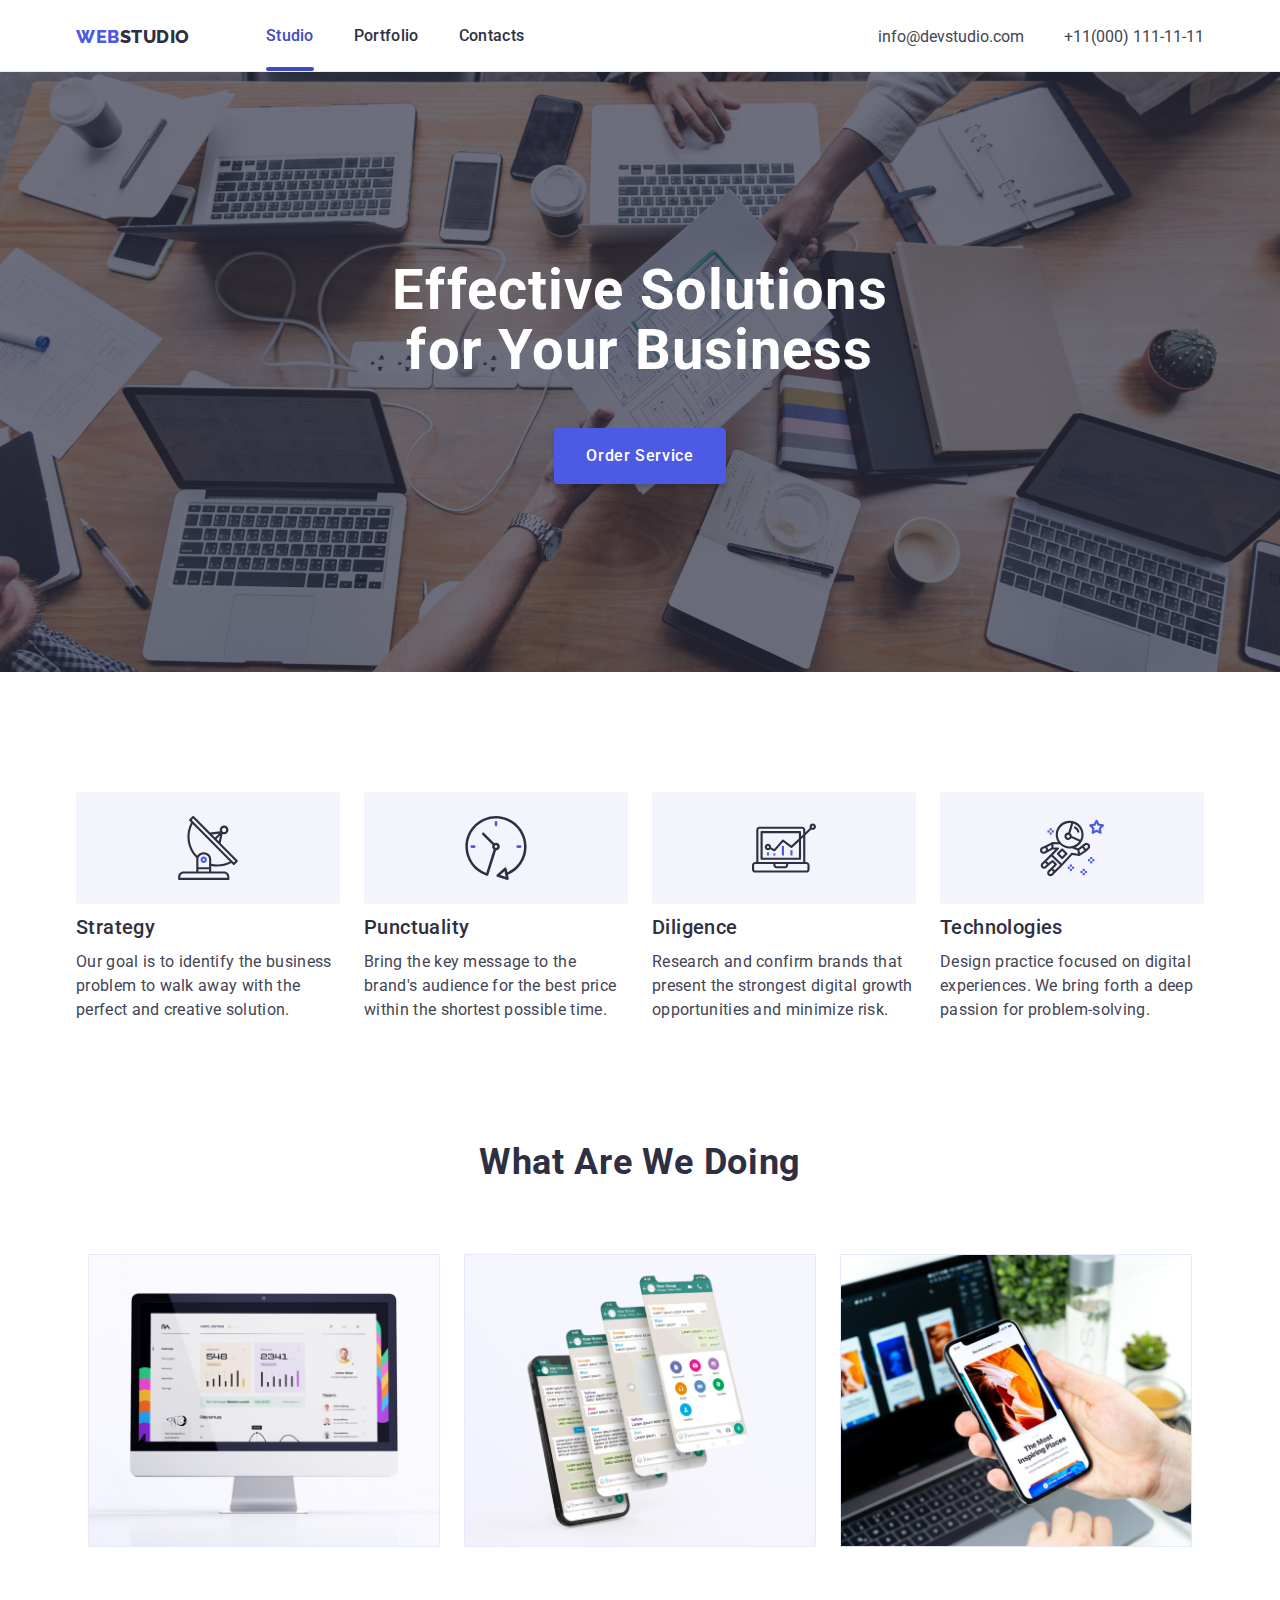
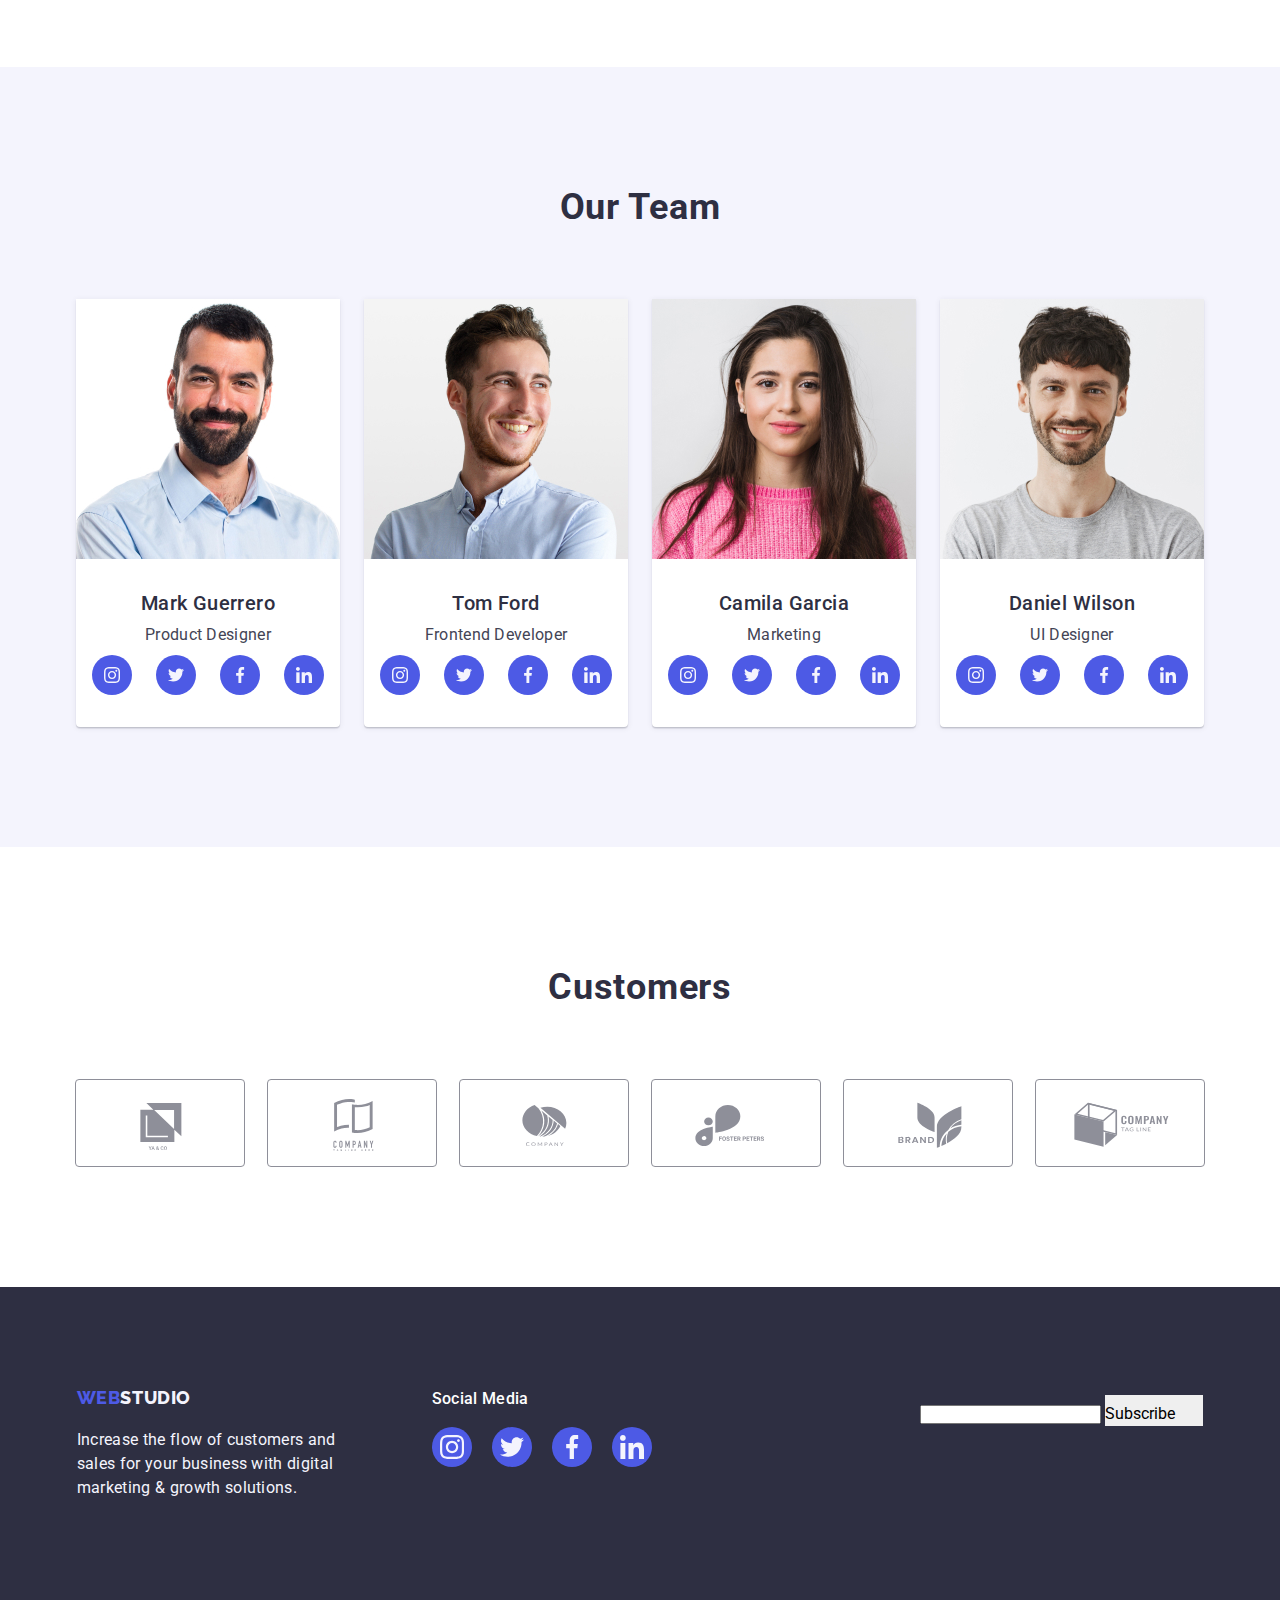
==== index.html @ f142f67c "Now fixing the footer to accommodate different dimension" ====
<!DOCTYPE html>
<html lang="en">

<head>
    <meta charset="UTF-8">
    <meta name="viewport" content="width=device-width, initial-scale=1.0">
    <title>WebStudio Project</title>

    <link rel="stylesheet" href="./css/style.css">
    <link rel="preconnect" href="https://fonts.googleapis.com">
    <link rel="preconnect" href="https://fonts.gstatic.com" crossorigin>
    <link rel="stylesheet"
        href="https://fonts.googleapis.com/css2?family=Raleway:wght@800&family=Roboto:wght@400;500;700;900&display=swap">

</head>

<body>

    <header class="page-header">

        <div class="container header">

            <nav class="header-navigation">

                <a class="header-logo" href="index.html">

                    <span class="page-logo">WEB</span>STUDIO

                </a>

                <ul class="nav-list">
                    <li class="nav-list-item">

                        <a class="nav-list-item-link active" href="index.html">Studio

                        </a>

                    </li>

                    <li class="nav-list-item">
                        <a class="nav-list-item-link" href="portfolio.html">Portfolio

                        </a>

                    </li>

                    <li class="nav-list-item">

                        <a class="nav-list-item-link" href="#">Contacts

                        </a>

                    </li>

                </ul>

            </nav>

            <address class="header-address">

                <ul class="address-list">

                    <li class="address-list-item">

                        <a class="address-list-item-link" href="mailto:info@devstudio.com">
                            info@devstudio.com

                        </a>

                    </li>

                    <li class="address-list-item">

                        <a class="address-list-item-link" href="tel:11-000-111-11-11">
                            +11(000) 111-11-11

                        </a>

                    </li>

                </ul>

            </address>

                <button
                    class="menu-toggle js-open-menu"
                    aria-expanded="false"
                    aria-controls="mobile-menu">

                        <svg class="burger-icon" width="32" height="22">

                            <use href="./images/icons.svg#burger">

                        </svg>

                </button>

            <div class="burger-menu js-menu-container" id="mobile-menu">

                <button 
                    class="menu-toggle menu-burger-close js-close-menu">

                        <svg class="close-burger-menu-icon" width="8" height="8">

                            <use href="./images/icons.svg#x_icon">

                        </svg>

                </button>

                <ul class="burger-nav-list">

                    <li class="burger-nav-list-item">

                        <a class="burger-nav-list-item-link active" href="index.html">Studio
                        </a>

                    </li>
                    
                    <li class="burger-nav-list-item">

                        <a class="burger-nav-list-item-link" href="portfolio.html">Portfolio
                        </a>

                    </li>

                    <li class="burger-nav-list-item">

                        <a class="burger-nav-list-item-link" href="#">Contacts
                        </a>

                    </li>

                </ul>

                <div class="burger-address-area">

                    <address class="burger-address">

                        <ul class="burger-address-list">

                            <li class="burger-address-list-item">

                                <a

                                    href="tel:+110001111111"
                                    class="burger-address-list-item-link bold"
                                    target="_blank"
                                    rel="noopener noreferrer">
                                    +11 (000) 111-11-11
                                
                                </a>

                            </li>

                            <li class="burger-address-list-item">

                                <a
                                
                                href="mailto:info@devstudio.com"
                                class="burger-address-list-item-link"
                                target="_blank"
                                rel="noopener noreferrer">
                                info@devstudio.com

                                </a>

                            </li>
    
                        </ul>

                    </address>

                    <ul class="burger-icons-list">

                        <li class="burger-icons-list-item">

                            <a 
                                class="burger-icons-list-item-link"
                                href="https://www.instagram.com/"
                                target="_blank"
                                rel="noopener noreferrer">

                                <svg class="burger-sm-icons">

                                    <use class="burger-icons" href="./images/icons.svg#ig_burger" />

                                </svg>

                            </a>

                        </li>

                        <li class="burger-icons-list-item">

                            <a 
                                class="burger-icons-list-item-link"
                                href="https://www.twitter.com/"
                                target="_blank"
                                rel="noopener noreferrer">

                                <svg class="burger-sm-icons">

                                    <use class="burger-icons" href="./images/icons.svg#twitter_burger" />

                                </svg>

                            </a>

                        </li>

                        <li class="burger-icons-list-item">

                            <a href="https://www.facebook.com/"                   
                                class="burger-icons-list-item-link">

                                <svg class="burger-sm-icons">

                                    <use class="burger-icons" href="./images/icons.svg#facebook_burger" />

                                </svg>

                            </a>

                        </li>

                        <li class="burger-icons-list-item">

                            <a href="https://www.linkedin.com/"                   
                                class="burger-icons-list-item-link">

                                <svg class="burger-sm-icons">

                                    <use class="burger-icons" href="./images/icons.svg#linkedin_burger" />

                                </svg>

                            </a>

                        </li>

                    </ul>

                </div>

            </div>

    </header>

    <main>

        <section class="hero-section">

            <div class="container hero-section-area">

                <h1 class="hero-title">
                    Effective Solutions
                    <br>for Your Business
                </h1>

                <button class="hero-button" type="button" data-modal-open>
                    Order Service
                </button>

            </div>

        </section>

        <section class="features-section section">

            <div class="container">

                <h2 hidden> Features </h2>

                <ul class="features-list">

                    <li class="features-list-item">

                        <div class="features-icons-area">


                        </div>

                        <svg class="features-icons">

                            <use href="./images/icons.svg#antenna">

                        </svg>

                        <h3 class="features-list-item-title">
                            Strategy
                        </h3>

                        <p class="features-list-item-description">
                            Our goal is to identify the business
                            problem to walk away with the perfect
                            and creative solution.
                        </p>
                    </li>

                    <li class="features-list-item">

                        <svg class="features-icons">

                            <use href="./images/icons.svg#clock">

                        </svg>

                        <h3 class="features-list-item-title">
                            Punctuality
                        </h3>

                        <p class="features-list-item-description">
                            Bring the key message to the brand's
                            audience for the best price within the
                            shortest possible time.
                        </p>
                    </li>

                    <li class="features-list-item">

                        <svg class="features-icons">

                            <use href="./images/icons.svg#diagram">

                        </svg>

                        <h3 class="features-list-item-title">
                            Diligence
                        </h3>

                        <p class="features-list-item-description">
                            Research and confirm brands that present
                            the strongest digital growth opportunities
                            and minimize risk.
                        </p>
                    </li>

                    <li class="features-list-item">

                        <svg class="features-icons">

                            <use href="./images/icons.svg#astronaut">

                        </svg>

                        <h3 class="features-list-item-title">
                            Technologies
                        </h3>

                        <p class="features-list-item-description">
                            Design practice focused on digital
                            experiences. We bring forth a deep
                            passion for problem-solving.
                        </p>
                    </li>

                </ul>

            </div>

        </section>

        <section class="services-section section">

            <div class="container">

                <h2 class="title">
                    What Are We Doing
                </h2>

                <ul class="service-list">
                    <li class="services-list-item">
                        <img src="images/DESKx1-services1.jpg" alt="imac" width="360" height="300">

                    </li>

                    <li class="services-list-item">
                        <img src="images/DESKx1-services2.jpg" alt="screen" width="360" height="300">

                    </li>

                    <li class="services-list-item">
                        <img src="images/DESKx1-services3.jpg" alt="iphone" width="360" height="300">

                    </li>
                </ul>

            </div>

        </section>

        <section class="team-section section">

            <div class="container">

                <h2 class="title">
                    Our Team
                </h2>

                <ul class="team-list">

                    <li class="team-list-item">

                        <img srcset="./images/markguererrox1.jpg 1x, ./images/markguererrox2.jpg 2x"
                                src="./images/markguererrox1.jpg" 
                                alt="mark" 
                                width="264" 
                                height="260">

                        <div class="cards">

                            <h3 class="cards-title">
                                Mark Guerrero
                            </h3>

                            <p class="cards-description">Product Designer</p>

                            <ul class="icons-list">

                                <li class="team-icons">

                                    <a href="https://www.instagram.com/" class="social-size">

                                        <svg class="social-media">

                                            <use href="./images/icons.svg#ig_stroke" />

                                        </svg>

                                    </a>

                                </li>

                                <li class="team-icons">

                                    <a href="https://twitter.com/" class="social-size">

                                        <svg class="social-media">

                                            <use href="./images/icons.svg#twitter_stroke" />

                                        </svg>

                                    </a>

                                </li>

                                <li class="team-icons">

                                    <a href="https://www.facebook.com/" class="social-size">

                                        <svg class="social-media">

                                            <use href="./images/icons.svg#facebook_stroke" />

                                        </svg>

                                    </a>

                                </li>

                                <li class="team-icons">

                                    <a href="https://www.linkedin.com/" class="social-size">

                                        <svg class="social-media">

                                            <use href="./images/icons.svg#linkedin_stroke" />

                                        </svg>

                                    </a>

                                </li>

                            </ul>

                        </div>

                    </li>

                    <li class="team-list-item">

                        <img srcset="./images/tomfordx1.jpg 1x, ./images/tomfordx2.jpg 2x"
                                src="./images/tomfordx1.jpg" 
                                alt="tom" 
                                width="264" 
                                height="260">

                        <div class="cards">

                            <h3 class="cards-title">
                                Tom Ford
                            </h3>

                            <p class="cards-description">Frontend Developer</p>

                            <ul class="icons-list">

                                <li class="team-icons">

                                    <a href="https://www.instagram.com/" class="social-size">

                                        <svg class="social-media">

                                            <use href="./images/icons.svg#ig_stroke" />

                                        </svg>

                                    </a>

                                </li>

                                <li class="team-icons">

                                    <a href="https://twitter.com/" class="social-size">

                                        <svg class="social-media">

                                            <use href="./images/icons.svg#twitter_stroke" />

                                        </svg>

                                    </a>

                                </li>

                                <li class="team-icons">

                                    <a href="https://www.facebook.com/" class="social-size">

                                        <svg class="social-media">

                                            <use href="./images/icons.svg#facebook_stroke" />

                                        </svg>

                                    </a>

                                </li>

                                <li class="team-icons">

                                    <a href="https://www.linkedin.com/" class="social-size">

                                        <svg class="social-media">

                                            <use href="./images/icons.svg#linkedin_stroke" />

                                        </svg>

                                    </a>

                                </li>

                            </ul>

                        </div>

                    </li>

                    <li class="team-list-item">

                        <img srcset="./images/camilagarciax1.jpg 1x, ./images/camilagarciax2.jpg 2x"
                                src="./images/camilagarciax1.jpg" 
                                alt="camila" 
                                width="264" 
                                height="260">

                        <div class="cards">

                            <h3 class="cards-title">
                                Camila Garcia
                            </h3>

                            <p class="cards-description">Marketing</p>

                            <ul class="icons-list">

                                <li class="team-icons">

                                    <a href="https://www.instagram.com/" class="social-size">

                                        <svg class="social-media">

                                            <use href="./images/icons.svg#ig_stroke" />

                                        </svg>

                                    </a>

                                </li>

                                <li class="team-icons">

                                    <a href="https://twitter.com/" class="social-size">

                                        <svg class="social-media">

                                            <use href="./images/icons.svg#twitter_stroke" />

                                        </svg>

                                    </a>

                                </li>

                                <li class="team-icons">

                                    <a href="https://www.facebook.com/" class="social-size">

                                        <svg class="social-media">

                                            <use href="./images/icons.svg#facebook_stroke" />

                                        </svg>

                                    </a>

                                </li>

                                <li class="team-icons">

                                    <a href="https://www.linkedin.com/" class="social-size">

                                        <svg class="social-media">

                                            <use href="./images/icons.svg#linkedin_stroke" />

                                        </svg>

                                    </a>

                                </li>

                            </ul>

                        </div>

                    </li>

                    <li class="team-list-item">

                        <img srcset="./images/danielwilsonx1.jpg 1x, ./images/danielwilsonx2.jpg 2x"
                                src="./images/danielwilsonx1.jpg" 
                                alt="daniel" 
                                width="264" 
                                height="260">

                        <div class="cards">

                            <h3 class="cards-title">
                                Daniel Wilson
                            </h3>

                            <p class="cards-description">UI Designer</p>

                            <ul class="icons-list">

                                <li class="team-icons">

                                    <a href="https://www.instagram.com/" class="social-size">

                                        <svg class="social-media">

                                            <use href="./images/icons.svg#ig_stroke" />

                                        </svg>

                                    </a>

                                </li>

                                <li class="team-icons">

                                    <a href="https://twitter.com/" class="social-size">

                                        <svg class="social-media">

                                            <use href="./images/icons.svg#twitter_stroke" />

                                        </svg>

                                    </a>

                                </li>

                                <li class="team-icons">

                                    <a href="https://www.facebook.com/" class="social-size">

                                        <svg class="social-media">

                                            <use href="./images/icons.svg#facebook_stroke" />

                                        </svg>

                                    </a>

                                </li>

                                <li class="team-icons">

                                    <a href="https://www.linkedin.com/" class="social-size">

                                        <svg class="social-media">

                                            <use href="./images/icons.svg#linkedin_stroke" />

                                        </svg>

                                    </a>

                                </li>

                            </ul>

                        </div>

                    </li>
                </ul>

            </div>

        </section>

        <section class="customers-section section">

            <div class="container">

                <h2 class="title">
                    Customers
                </h2>

                <ul class="customers-list">

                    <li class="customers-list-item">

                        <a href="#" class="customers-list-item-link">

                            <svg class="customers-icons">

                                <use href="./images/icons.svg#c_one" />
    
                            </svg>

                        </a>

                    </li>

                    <li class="customers-list-item">

                        <a href="#" class="customers-list-item-link">

                            <svg class="customers-icons">

                                <use href="./images/icons.svg#c_two" />
    
                            </svg>
                            
                        </a>

                    </li>

                    <li class="customers-list-item">

                        <a href="#" class="customers-list-item-link">

                            <svg class="customers-icons">

                                <use href="./images/icons.svg#c_three" />
    
                            </svg>

                        </a>

                    </li>

                    <li class="customers-list-item">

                        <a href="#" class="customers-list-item-link">

                            <svg class="customers-icons">

                                <use href="./images/icons.svg#c_four" />
    
                            </svg>

                        </a>

                    </li>

                    <li class="customers-list-item">

                        <a href="#" class="customers-list-item-link">

                            <svg class="customers-icons">

                                <use href="./images/icons.svg#c_five" />
    
                            </svg>

                        </a>

                    </li>

                    <li class="customers-list-item">

                        <a href="#" class="customers-list-item-link">

                            <svg class="customers-icons">

                                <use href="./images/icons.svg#c_six" />
    
                            </svg>

                        </a>

                    </li>

                </ul>

            </div>

        </section>

    </main>

    <div class="modal-backdrop is-hidden" data-modal>

        <div class="modal-popup">

            <button class="close-popup" type="button" data-modal-close>

                <svg class="close-popup-icon">

                    <use href="./images/icons.svg#x_icon" />

                </svg>

            </button>

            <p class="popup-title">
                Leave your contacts and we will call you back
            </p>

            <form name="popup-form">

                <label class="popup-form-section">

                    <span class="section-label">Name</span>

                    <input class="section-field" type="text" name="full-name" placeholder="Full Name" required />

                    <svg class="popup-form-icons">

                        <use href="./images/icons.svg#person" />

                    </svg>

                </label>

                <label class="popup-form-section">

                    <span class="section-label">Phone</span>

                    <input class="section-field" type="tel" name="full-number" placeholder="###-###-####" required />

                    <svg class="popup-form-icons">

                        <use href="./images/icons.svg#telephone" />

                    </svg>

                </label>

                <label class="popup-form-section">

                    <span class="section-label">Email</span>

                    <input class="section-field" type="email" name="full-email" placeholder="user@email.com" required />

                    <svg class="popup-form-icons">

                        <use href="./images/icons.svg#envelope" />

                    </svg>

                </label>

                <label class="popup-form-section">

                    <span class="section-label">Comments</span>

                    <textarea class="textarea-field" name="full-comments" placeholder="Text input" rows="8" required>
                    </textarea>

                </label>

                <label class="popup-agreement-section">

                    <input class="agreement-box hidden-box" type="checkbox" name="full-terms" checked required />

                    <svg class="agreement-icon">

                        <use href="./images/icons.svg#check-icon" />

                    </svg>

                    <span class="accept-terms">I accept the terms and conditions of the

                        <a class="privacy-policy" href="">Privacy Policy</a>

                    </span>

                </label>

                <button class="send-form" type="submit">Send</button>

            </form>

        </div>

    </div>

    <footer class="footer-section">

        <div class="footer-section-area contaier">

            <div class="footer-logo-area">

                <a class="footer-logo" href="index.html">

                    <span class="page-logo">WEB</span>STUDIO

                </a>

                <p class="footer-logo-description">

                    Increase the flow of customers and<br>sales for your business with digital<br>marketing & growth
                    solutions.

                </p>

            </div>

            <div class="footer-social-area">

                <p class="footer-title">Social Media</p>

                <ul class="footer-icons-list">

                    <li class="burger-icons-list-item">

                        <a 
                            class="burger-icons-list-item-link"
                            href="https://www.instagram.com/"
                            target="_blank"
                            rel="noopener noreferrer">

                            <svg class="burger-sm-icons">

                                <use class="burger-icons" href="./images/icons.svg#ig_burger" />

                            </svg>

                        </a>

                    </li>

                    <li class="burger-icons-list-item">

                        <a 
                            class="burger-icons-list-item-link"
                            href="https://www.twitter.com/"
                            target="_blank"
                            rel="noopener noreferrer">

                            <svg class="burger-sm-icons">

                                <use class="burger-icons" href="./images/icons.svg#twitter_burger" />

                            </svg>

                        </a>

                    </li>

                    <li class="burger-icons-list-item">

                        <a href="https://www.facebook.com/"                   
                            class="burger-icons-list-item-link">

                            <svg class="burger-sm-icons">

                                <use class="burger-icons" href="./images/icons.svg#facebook_burger" />

                            </svg>

                        </a>

                    </li>

                    <li class="burger-icons-list-item">

                        <a href="https://www.linkedin.com/"                   
                            class="burger-icons-list-item-link">

                            <svg class="burger-sm-icons">

                                <use class="burger-icons" href="./images/icons.svg#linkedin_burger" />

                            </svg>

                        </a>

                    </li>

                </ul>

            </div>

            <div class="newsletter-area">

               <form 
                    class="newsletter-form"
                    name="subscribe-form"
                    autocomplete="on">

                    <label class="newsletter-label">

                        <span class="newsletter-title title">
                            Subscribe</span>

                            <input>

                    </label>

                    <button 
                            class="footer-subscription-button" 
                            type="submit">
                        Subscribe

                        <svg class="footer-subscription-icon" width="24" height="24">
                          <use href="./images/icons.svg#subscription"></use>
                        </svg>
                      </button>

               </form>

            </div>

        </div>

    </footer>

    <script src="modal.js"></script>
    <script src="mobile-menu.js"></script>
    <script src="test.phone-number.js"></script>

</body>

</html>
---- css/style.css ----
* {

        margin: 0;
        padding: 0;
        box-sizing: border-box;
}

:root {

        --iris: #4D5AE5;
        --ocean: #404BBF;
        --navy-blue: #2E2F42;
        --green: #31D0AA;
        --slate: #434455;
        --light-slate: #8E8F99;
        --cornflower: #E7E9FC;
        --cloud: #F4F4FD;
        --navy-blue-modal: rgba(46, 47, 66, 0.40);
        --grey: #2E2F42;
        --white: #FFF;
        --dairy: #FCFCFC;

}

p, h1, h2, h3, h4, h5, h6 {

        margin: 0;

}

ul {

        margin: 0;
        padding: 0;
}

body {

        background-color: var(--white);
        color: var(--navy-blue);
        font-family: 'Roboto', 'sans-serif';
        font-size: 16px;
        font-weight: 400;

}

li {

        list-style: none;

}

a {

        text-decoration: none;
        color: inherit;

}

address {

        font-style: inherit;

}

button {

        font-family: inherit;
        font-size: 16px;
        border: unset;
        outline: none;
        cursor: pointer;
        line-height: 1.5;
}

img {

        display: block;
        width: 100%;
        max-width: 100%;
        height: auto;

}

.container {

        max-width: 428px;
        margin: 0 auto;
        padding: 0 15px;
      
                @media screen and (min-width: 768px) {
                max-width: 768px;

                }
        
                @media screen and (min-width: 1158px) {
                max-width: 1158px;

                }

      }

.section {

        padding: 96px 0;
      
                @media screen and (min-width: 768px) {
                padding: 96px 0;

                }
        
                @media screen and (min-width: 1158px) {
                padding: 120px 0;

                }
}


/* ↑↑↑--FIXED--STYLES↑↑↑ */

.page-header {
        
        max-height: 72px;
        border-bottom: 1px solid var(--cornflower);
        background: var(--white);
        box-shadow: 0px 1px 6px 0px rgba(46, 47, 66, 0.08), 0px 1px 1px 0px rgba(46, 47, 66, 0.16), 0px 2px 1px 0px rgba(46, 47, 66, 0.08);
    
}


.header {

        display: flex;
        align-items: center;
        justify-content: space-between;

}

.header-navigation {

        display: flex;
        align-items: center;
        justify-content: space-between;
        padding: 24px 0;

}

.page-logo {

        color: var(--iris);
    
}

.header-logo {

        color: var(--navy-blue);
        font-family: 'Raleway', 'sans-serif';
        font-size: 18px;
        font-weight: 800;
        line-height: 1.16667;
        letter-spacing: 0.54px;
        text-transform: uppercase;

}

.nav-list {

        display: none;
      
                @media screen and (min-width: 768px) {

                display: flex;
                font-weight: 500;
                font-size: 16px;
                line-height: 24px;
                letter-spacing: 0.02em;
                gap: 40px;
                margin-left: 120px;

                }
        
                @media screen and (min-width: 1158px) {

                display: flex;
                font-weight: 500;
                font-size: 16px;
                line-height: 24px;
                letter-spacing: 0.02em;
                gap: 40px;
                margin-left: 76px;

                }

}

.nav-list-item:hover .nav-list-item-link::after {

        width: 100%;
    
}

.nav-list-item-link {

        color: var(--navy-blue);
        position: relative;
        padding: 24px 0;
        transition: color 250ms cubic-bezier(0.4, 0, 0.2, 1);
    
}

.nav-list-item-link::after {

        content: '';
        position: absolute;
        left: 0;
        bottom: -2px;
    
        width: 0;
        height: 4px;
    
        border-radius: 2px;
        background-color: var(--ocean);
    
        transition: width 250ms cubic-bezier(0.4, 0, 0.2, 1);
        
}

.nav-list-item,
.nav-list-item-link.active {

        color: var(--ocean);
    
}

.nav-list-item-link.active::after {

        width: 100%;
    
}

.address-list {

        display: none;
      
                @media screen and (min-width: 768px) {
                display: flex;
                flex-direction: column;
                gap: 12px;

                }
        
                @media screen and (min-width: 1158px) {
                display: flex;
                flex-direction: row;
                gap: 40px;

                }

}

.address-list-item {

        color: var(--slate);

}

.address-list-item-link {

        padding: 24px 0;
        transition: color 250ms cubic-bezier(0.4, 0, 0.2, 1);

}

.nav-list-item .nav-list-item-link:hover,
.nav-list-item .nav-list-item-link:focus,
.address-list-item .address-list-item-link:hover,
.address-list-item .address-list-item-link:focus {

    color: var(--ocean);

}

.burger-icon,
.closer-burger-menu-icon {

        fill: currentColor;

}

.menu-toggle {

        color: var(--navy-blue);
        background-color: transparent;
        display: flex;
        align-items: center;
        justify-content: center;
        margin-left: auto;
        padding: 0;
        border: none;
        border-radius: 50%;
        outline: none;
        cursor: pointer;
      
                @media screen and (min-width: 768px) {
                display: none;

                }

}

.burger-menu {

        background-color: var(--white);
        display: flex;
        flex-direction: column;
        justify-content: space-between;
        position: fixed;
        top: 0;
        left: 0;
        width: 100vw;
        height: 100vh;
        padding: 48px 40px;
        z-index: 200;
      
        transform: translateX(100%);
        transition: transform 250ms cubic-bezier(0.4, 0, 0.2, 1);

}
      
.burger-menu.is-open {

        transform: translateX(0);
}

.menu-burger-close {

        color: var(--navy-blue);
        background-color: var(--cornflower);
        border: 1px solid rgba(0, 0, 0, 0.10);
        border-radius: 50px;
        position: absolute;
        top: 24px;
        right: 24px;
        padding: 0;
        width: 30px;
        height: 30px;
        border: 1px solid rgba(0, 0, 0, 0.1);
        border-radius: 15px;
        cursor: pointer;
      
        transition: background-color 250ms cubic-bezier(0.4, 0, 0.2, 1),
          color 250ms cubic-bezier(0.4, 0, 0.2, 1);

}

.burger-nav-list {

        display: flex;
        flex-direction: column;
        gap: 40px;

}

.burger-nav-list-item {

        color: var(--navy-blue);
        font-size: 36px;
        font-weight: 700;
        line-height: 40px;
        letter-spacing: 0.72px;
        transition: color 250ms cubic-bezier(0.4, 0, 0.2, 1);

}

.burger-nav-list-item:hover,
.burger-nav-list-item:focus,
.burger-address-list-item:hover,
.burger-address-list-item:focus {

        color: var(--ocean);

}

.burger-address-area {

        display: flex;
        flex-direction: column;
        gap: 48px;

}

.burger-address {

        color: var(--slate);
        font-size: 20px;
        font-style: normal;
        font-weight: 500;
        line-height: 24px;
        letter-spacing: 0.4px;

}

.burger-address-list {

        display: flex;
        flex-direction: column;
        gap: 40px;

}

.burger-address-list-item {

        color: var(--navy-blue);
        font-weight: 500;
        line-height: 1.20;
        letter-spacing: 0.72px;
        transition: color 250ms cubic-bezier(0.4, 0, 0.2, 1);

}

.bold {

        color: var(--iris);
        font-size: 30px;
        font-weight: 700;
        line-height: 40px;
        letter-spacing: 0.72px;

}

.burger-icons-list-item-link {

        width: 24px;
        height: 24px;

}

.burger-sm-icons {

        width: 24px;
        height: 24px;

}

.burger-icons-list {

        display: flex;
        justify-content: space-between;

}

.burger-icons-list-item {

        background-color: var(--iris);
        display: flex;
        justify-content: center;
        align-items: center;
        width: 40px;
        height: 40px;
        border-radius: 50%;
        transition: background-color 250ms cubic-bezier(0.4, 0, 0.2, 1);

}

.title {

        text-align: center;
        font-size: 36px;
        font-weight: 700;
        line-height: 1.11111;
        letter-spacing: 0.72px;
        text-transform: capitalize;
        margin-bottom: 72px;
    
}


.hero-section {

        background-color: var(--navy-blue);
        padding: 112px 0;
        background-image: url(../images/hero-navy-bg.png),
                url(../images/MOBx1-hero-bg.jpg),
                linear-gradient(rgba(46, 47, 66, 0.7), rgba(46, 47, 66, 0.7));
        background-repeat: no-repeat, no-repeat;
        background-position: center, center;
        background-size: cover, cover;
      
                @media screen and (min-width: 768px) {
                background-image: unset;

                }
        
                @media (min-device-pixel-ratio: 2),
                (min-resolution: 192dpi),
                (min-resolution: 2dppx) {
                background-image: url(../images/hero-navy-bg.png),
                        url(../images/MOBx2-hero-bg.jpg), 
                linear-gradient(rgba(46, 47, 66, 0.7), rgba(46, 47, 66, 0.7));

                }
        
                @media screen and (min-width: 768px) {
                padding: 112px 0;
                background-image: url(../images/hero-navy-bg.png),
                        url(../images/TABx1-hero-bg.jpg),
                linear-gradient(rgba(46, 47, 66, 0.7), rgba(46, 47, 66, 0.7));
        
                @media (min-device-pixel-ratio: 2),
                (min-resolution: 192dpi),
                (min-resolution: 2dppx) {
                background-image: url(../images/hero-navy-bg.png),
                        url(../images/TABx2-hero-bg.jpg), 
                linear-gradient(rgba(46, 47, 66, 0.7), rgba(46, 47, 66, 0.7));
                }
                }
        
                @media screen and (min-width: 1158px) {
                padding: 188px 0;
                background-image: url(../images/hero-navy-bg.png),
                        url(../images/DESKx1-hero-bg.jpg), 
                linear-gradient(rgba(46, 47, 66, 0.7), rgba(46, 47, 66, 0.7));
                background-size: 1440px, 1440px;
        
                @media (min-device-pixel-ratio: 2),
                (min-resolution: 192dpi),
                (min-resolution: 2dppx) {
                background-image: url(../images/hero-navy-bg.png),
                        url(../images/DESKx2-hero-bg.jpg), 
                linear-gradient(rgba(46, 47, 66, 0.7), rgba(46, 47, 66, 0.7));

          }

        }

      }

.hero-section-area {

        text-align: center;

}

.hero-title {

        display: flex;
        flex-direction: column;
        color: var(--white);
        flex-shrink: 0;
        font-weight: 700;
        font-size: 36px;
        line-height: 1.11;
        letter-spacing: 0.72px;
        margin-bottom: 48px;

                @media screen and (min-width: 768px) {
                font-size: 56px;
                line-height: 1.07143;
                letter-spacing: 1.12px;

                }

                @media screen and (min-width: 1158px) {
                font-size: 56px;
                line-height: 1.07143;
                letter-spacing: 1.12px;

  }

}

.hero-button {

        display: block;
        background-color: var(--iris);
        color: var(--white);
        border: none;
        border-radius: 4px;
        box-shadow: 0px 4px 4px 0px rgba(0, 0, 0, 0.15);
        padding: 16px 32px;
        font-weight: 500;
        line-height: 1.5;
        letter-spacing: 0.64px;
        margin: 0 auto;
        cursor: pointer;
        transition: background-color 250ms cubic-bezier(0.4, 0, 0.2, 1);
    
    }

.hero-button:hover,
.hero-button:focus {
    
        background-color: var(--ocean);

    }

.features-icons {

        display: none;

                @media screen and (min-width: 768px) {
                display: none;

                }

                @media screen and (min-width: 1158px) {

                background-color: var(--cloud);
                display: flex;
                width: 264px;
                height: 112px;
                padding: 24px 100px;
                margin-bottom: 8px;
                border-radius: 4px;
                align-items: center;

                }

}
    
.features-list,
.service-list {

      display: flex;
      flex-direction: column;
      gap: 72px;
    
                @media screen and (min-width: 768px) {
                        display: flex;
                        flex-direction: row;
                        flex-wrap: wrap;
                        align-items: center;
                        justify-content: center;
                        column-gap: 24px;
                        row-gap: 72px;
                }
                
                @media screen and (min-width: 1158px) {
                        display: flex;
                        flex-direction: row;
                        flex-wrap: nowrap;
                        align-items: center;
                        justify-content: center;
                        column-gap: 24px;
                        row-gap: 0;
                }

    }

.features-list-item {

        width: 100%;

                @media screen and (min-width: 768px) {
                width: calc((100% - 24px) / 2);
                }
        
                @media screen and (min-width: 1158px) {
                width: calc((100% - 72px) / 4);
                
                }

}

.features-list-item-title {

        text-align: center;
        font-weight: 700;
        font-size: 36px;
        line-height: 1.11;
        letter-spacing: 0.72px;
        margin-bottom: 8px;
      
                @media screen and (min-width: 768px) {
                text-align: left;
                font-weight: 700;
                font-size: 36px;
                line-height: 1.11;
                letter-spacing: 0.72px;
                }
        
                @media screen and (min-width: 1158px) {
                text-align: left;
                font-weight: 500;
                font-size: 20px;
                line-height: 1.5;
                letter-spacing: 0.4px;
        }

}

.features-list-item-description {
        
        font-weight: 500;
        line-height: 1.5;
        letter-spacing: 0.32px;
        color: var(--slate);
      
                @media screen and (min-width: 768px) {
                font-weight: 500;
                line-height: 1.5;
                letter-spacing: 0.32px;
                
                }
        
                @media screen and (min-width: 1158px) {
                font-weight: 400;
                line-height: 1.5;
                letter-spacing: 0.32px;

                }

}

.services-section {

        padding-top: 0;

}

.service-list > .services-list-item,
.services-section {

        display: none;

                @media screen and (min-width: 768px) {
                display: none;
                
                }

                @media screen and (min-width: 1158px) {
                display: block;

                }

}

.services-list-item {

                @media screen and (min-width: 1158px) {
                        width: calc((100% - 72px) / 3);
                        
                }

}

.team-section {

        background-color: var(--cloud);
}

.team-list {

        display: flex;
        flex-direction: column;
        gap: 72px;
      
                @media screen and (min-width: 768px) {
                display: flex;
                flex-direction: row;
                flex-wrap: wrap;
                align-items: center;
                justify-content: center;
                column-gap: 24px;
                row-gap: 64px;
                
                }
        
                @media screen and (min-width: 1158px) {
                display: flex;
                flex-direction: row;
                flex-wrap: nowrap;
                align-items: center;
                justify-content: center;
                column-gap: 24px;
                row-gap: 0;

                }

}

.team-list-item {

        border-radius: 0px 0px 4px 4px;
        background: var(--white);
        box-shadow: 0px 2px 1px 0px rgba(46, 47, 66, 0.08),
          0px 1px 1px 0px rgba(46, 47, 66, 0.16),
          0px 1px 6px 0px rgba(46, 47, 66, 0.08);
        display: flex;
        flex-direction: column;
        justify-content: center;
        align-items: center;
        width: 264px;
        margin: 0 auto;
      
                @media screen and (min-width: 768px) {
                width: calc((100% - 24px) / 2);

                }
        
                @media screen and (min-width: 1158px) {
                width: calc((100% - 72px) / 4);
                
                }

}

.cards {

        width: 232px;
        display: flex;
        flex-direction: column;
        justify-content: center;
        align-items: center;
        gap: 8px;
        padding: 32px 0;

}

.cards-title {

        text-align: center;
        font-weight: 500;
        font-size: 20px;
        line-height: 24px;
        letter-spacing: 0.02em;

}

.cards-description {

        color: var(--slate);
        text-align: center;
        font-size: 16px;
        line-height: 24px;
        letter-spacing: 0.02em;
        
}

.icons-list {

        display: flex;
        justify-content: center;
        gap: 24px;

}

.team-icons,
.footer-sm-icons {

    display: flex;
    justify-content: center;
    align-items: center;
    background-color: var(--iris);
    width: 40px;
    height: 40px;
    border-radius: 50%;
    transition: background-color 250ms cubic-bezier(0.4, 0, 0.2, 1);

}

.team-icons:hover,
.team-icons:focus {

    background-color: var(--ocean);

}

.social-size,
.social-media {

    width: 16px;
    height: 16px;

}

.customers-icons {

        fill: currentColor;
        width: 168px;
        height: 88px;
        padding: 16px 32px;
        transition: fill 250ms cubic-bezier(0.4, 0, 0.2, 1);
    
}

.customers-list {

        display: flex;
        flex-wrap: wrap;
        justify-content: center;
        column-gap: 16px;
        row-gap: 72px;
      
                @media screen and (min-width: 768px) {
                display: flex;
                flex-wrap: wrap;
                justify-content: center;
                column-gap: 24px;
                row-gap: 72px;
                
                }
        
                @media screen and (min-width: 1158px) {
                display: flex;
                flex-wrap: nowrap;
                justify-content: center;
                column-gap: 24px;
                row-gap: 0;

                }

}

.customers-list-item {

        display: flex;
        justify-content: center;
        align-items: center;
        width: 168px;
        height: 88px;

}

.customers-list-item-link {

        border: 1px solid var(--light-slate);
        border-radius: 4px;
        color: var(--light-slate);
        height: 88px;
        transition: color 250ms cubic-bezier(0.4, 0, 0.2, 1),
        border-color 250ms cubic-bezier(0.4, 0, 0.2, 1);

}

.customers-list-item:hover,
.customers-list-item-focus {

    color: var(--ocean);
    border-color: var(--ocean);

}

.customers-list-item-link:hover {

        color: var(--ocean);
        border-color: var(--ocean);

}

.modal-backdrop {

        position: fixed;
        top: 0;
        left: 0;
        width: 100%;
        height: 100%;
        background-color: rgba(0, 0, 0, 0.2);
        opacity: 1;
        transition: opacity 250ms cubic-bezier(0.4, 0, 0.2, 1);
    
}

.is-hidden {

        visibility: none;
        opacity: 0;
        pointer-events: none;
    
}

.modal-popup {


        background-color: var(--dairy);
        position: absolute;
        top: 50%;
        left: 50%;
        width: 100vw;
        height: 100vh;
        box-shadow: 0px 2px 1px 0px rgba(0, 0, 0, 0.2),
          0px 1px 3px 0px rgba(0, 0, 0, 0.12), 0px 1px 1px 0px rgba(0, 0, 0, 0.14);
        border-radius: 4px;
        padding: 24px 24px;
      
        transform: translate(-50%, -50%) scale(1);
        transition: transform 250ms cubic-bezier(0.4, 0, 0.2, 1);
      
                @media screen and (min-width: 428px) {
                height: auto;
                width: 408px;

                }

}

.modal-backdrop.is-hidden .modal-popup {

        transform: translate(-50%, -50%) scale(0);

}

.close-popup-icon {

        fill: currentColor;
        width: 8px;
        height: 8px;
    
    }
    
.close-popup {
    
        top: 24px;
        right: 24px;
        position: absolute;
        display: flex;
        justify-content: center;
        align-items: center;
        width: 24px;
        height: 24px;
        color: var(--navy-blue);
        background-color: var(--cornflower);
        border: 1px solid rgba(0, 0, 0, 0.10);
        border-radius: 50px;
        transition: background-color 250ms cubic-bezier(0.4, 0, 0.2, 1), 
        color 250ms cubic-bezier(0.4, 0, 0.2, 1);
        
}
    
.close-popup:hover,
.close-popup:focus {
    
        color: var(--white);
        background-color: var(--ocean);
    
}

.popup-title {

        text-align: center;
        font-weight: 500;
        line-height: 1.5;
        letter-spacing: 0.32px;
        margin-top: 48px;
        margin-bottom: 33px;
        
}

.popup-form-icons {

        fill: var(--navy-blue);
        position: absolute;
        top: 50%;
        width: 22px;
        height: 25px;
        left: 16px;
        transform: translateY(-50%);
        transition: fill 250ms cubic-bezier(0.4, 0, 0.2, 1);
}
    
.popup-form-section {
    
        display: block;
        position: relative;
    
}
    
.section-label {
    
        position: absolute;
        color: var(--light-slate);
        top: -17px;
        font-size: 12px;
        line-height: 1.16667;
        letter-spacing: 0.48px;
    
}
    
.section-field,
.textarea-field {
    
        display: block;
        width: 100%;
        border: 1px solid var(--navy-blue-modal);
        border-radius: 4px;
        line-height: 1.16667;
        margin-bottom: 30px;
        padding-left: 38px;
        padding-top: 11px;
        padding-bottom: 11px;
        transition: border-color 250ms cubic-bezier(0.4, 0, 0.2, 1);
}
    
.textarea-field {
    
        font-family: inherit;
        resize: none;
        padding-left: 16px;
    
}
    
.section-field:hover,
.section-field:focus,
.textarea-field:hover,
.textarea-field:focus {
    
        outline: none;
        border-color: var(--iris);
    
}
    
.section-field:hover+.popup-form-icons,
.section-field:focus+.popup-form-icons {
    
        fill: var(--iris);
    
}

.agreement-icon {
    
        fill: var(--white);
        width: 16px;
        height: 16px;
        border: 1px solid var(--navy-blue-modal);
        border-radius: 3px;
        transition: fill 250ms cubic-bezier(0.4, 0, 0.2, 1),
            background-color 250ms cubic-bezier(0.4, 0, 0.2, 1),
            border-color 250ms cubic-bezier(0.4, 0, 0.2, 1);
 }
    
.agreement-icon:hover {
    
        fill: var(--cloud);
        background-color: var(--iris);
        border: 1px solid var(--iris);
        cursor: pointer;
}
    
    .agreement-box:checked+.agreement-icon {
    
        background-color: var(--iris);
        border-color: var(--iris);
        fill: var(--cloud);
}
    
.hidden-box {
    
        position: absolute;
        clip-path: inset(100%);
    
}
    
.accept-terms {
    
        font-size: 12px;
        margin-left: 8px;
        line-height: 1.16667;
        letter-spacing: 0.48px;
}
    
.popup-agreement-section {
    
        display: flex;
        align-items: center;
}
    
.privacy-policy {
    
        color: var(--iris);
        line-height: 1.16667;
        letter-spacing: 0.48px;
        text-decoration: underline;
}
    
.send-form {
    
        display: block;
        margin: auto;
        margin-top: 24px;
        color: var(--white);
        background-color: var(--iris);
        font-weight: 500;
        line-height: 24px;
        letter-spacing: 0.64px;
        padding: 16px 32px;
        width: 50%;
        border-radius: 4px;
        box-shadow: 0px 4px 4px 0px rgba(0, 0, 0, 0.15);
        transition: background-color 250ms cubic-bezier(0.4, 0, 0.2, 1);
}
    
.send-form:hover {
    
        background-color: var(--ocean);
}

.footer-section {

        background-color: var(--navyblue, #2e2f42);
        padding: 100px 0;

}

.footer-section-area {

        display: flex;
        flex-direction: column;
        flex-wrap: wrap;
        justify-content: center;
        row-gap: 72px;
        column-gap: 0;
      
                @media screen and (min-width: 768px) {
                display: flex;
                flex-direction: row;
                flex-wrap: wrap;
                column-gap: 24px;
                row-gap: 72px;

                }
        
                @media screen and (min-width: 1158px) {
                display: flex;
                flex-direction: row;
                flex-wrap: nowrap;
                column-gap: 96px;
                row-gap: 0;
                
                }

}

.footer-logo {

        display: block;
        color: var(--cloud);
        text-align: center;
        font-family: 'Raleway', 'sans-serif';
        font-size: 18px;
        font-weight: 800;
        line-height: 21px;
        letter-spacing: 0.03em;
        text-transform: uppercase;
        margin-bottom: 20px;
      
                @media screen and (min-width: 768px) {
                text-align: left;

                }
        
                @media screen and (min-width: 1158px) {
                text-align: left;
                
                }

}

.footer-logo-description {

        color: var(--cloud);
        text-align: center;
        font-size: 16px;
        line-height: 24px;
        letter-spacing: 0.02em;
      
                @media screen and (min-width: 768px) {
                text-align: left;

                }
        
                @media screen and (min-width: 1158px) {
                text-align: left;
                
                }
        
}

.footer-title {

        color: var(--white);
        font-size: 16px;
        font-weight: 500;
        line-height: 24px;
        letter-spacing: 0.32px;
        text-align: center;
      
                @media screen and (min-width: 768px) {
                text-align: left;
                
                }
        
                @media screen and (min-width: 1158px) {
                text-align: left;

                }

}

.footer-icons-list {

        display: flex;
        justify-content: center;
        gap: 20px;
        margin-top: 16px;
      
                @media screen and (min-width: 768px) {
                justify-content: flex-start;

                }
        
                @media screen and (min-width: 1158px) {
                justify-content: flex-start;
                
                }

}

/* .footer-icons-list-item {

        width: 40px;
        height: 40px;
        fill: currentColor;

} */

.footer-icons-list-item-link {

        display: flex;
        align-items: center;
        justify-content: center;
        width: 100%;
        height: 100%;
        border-radius: 50%;
        transition: background-color 250ms cubic-bezier(0.4, 0, 0.2, 1);

}

.footer-icons-list-item-link:hover,
.footer-icons-list-item-link:focus {

        background-color: var(--green);

}
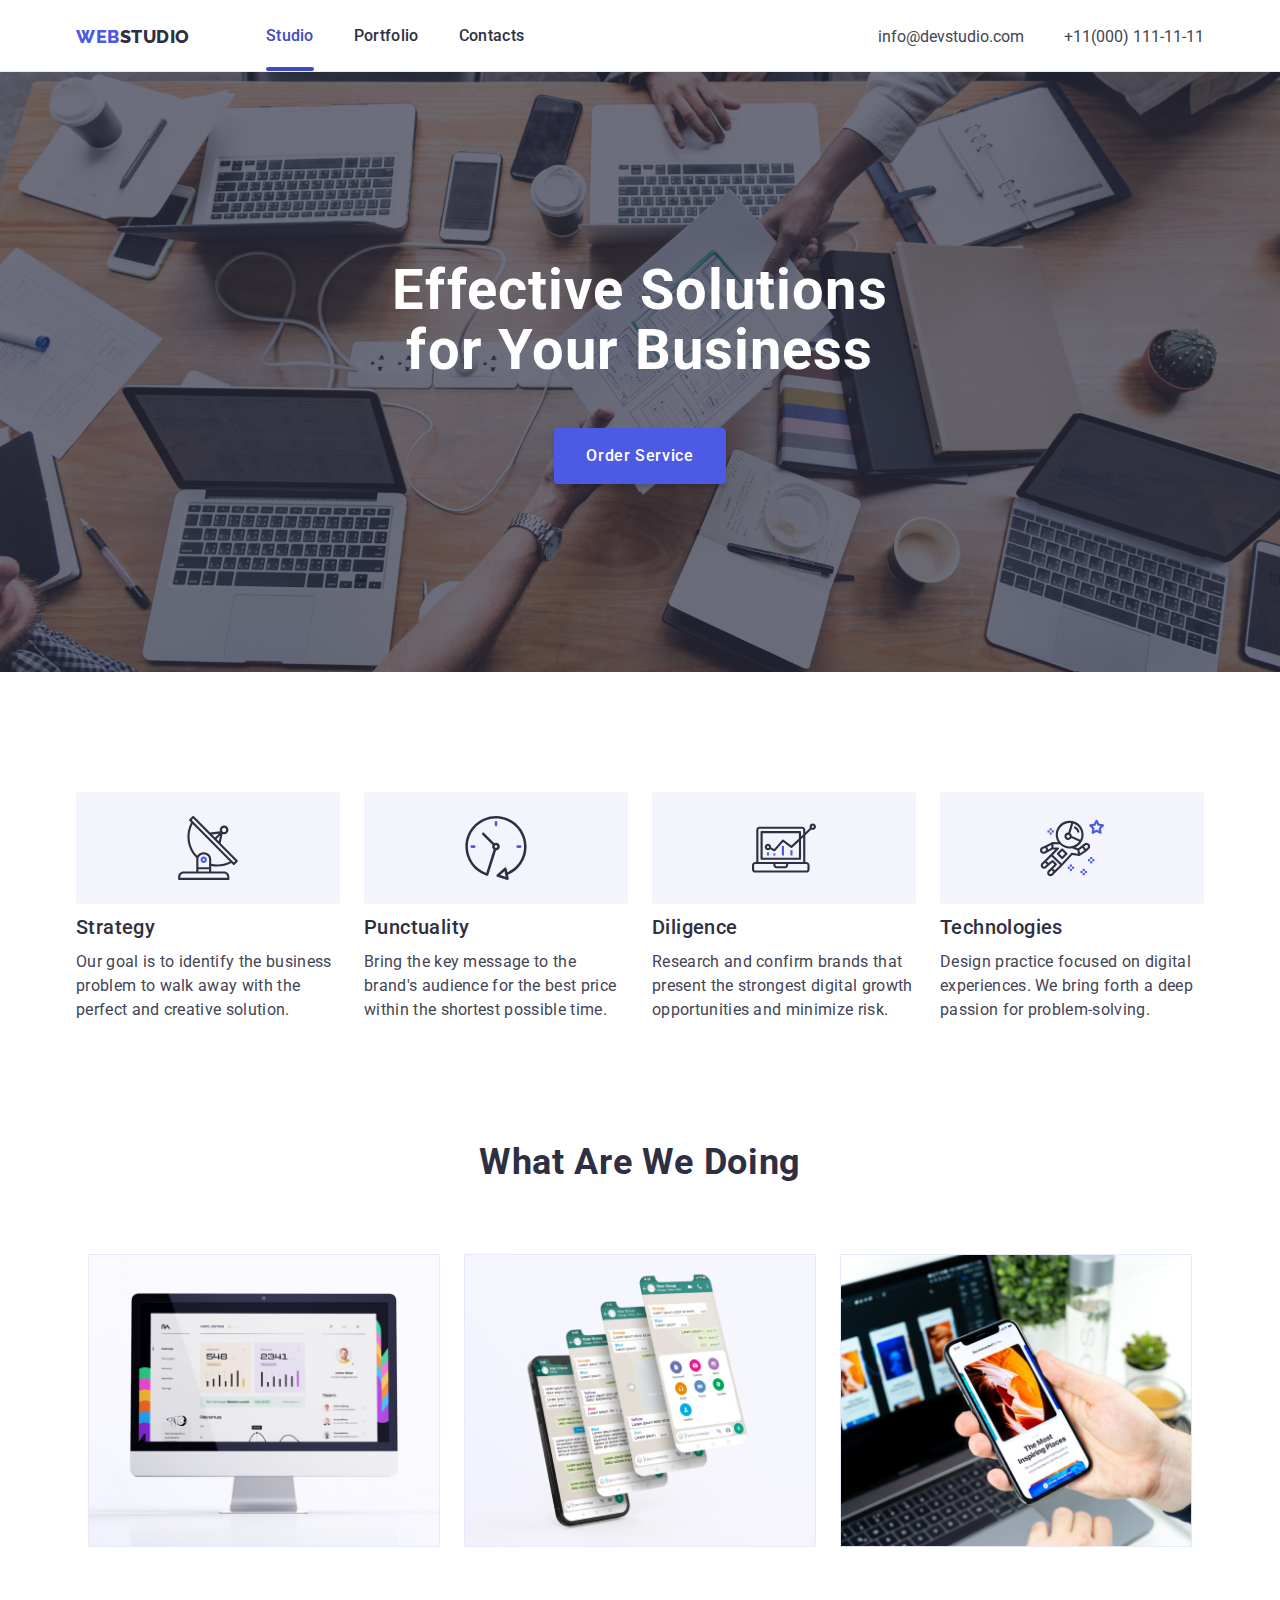
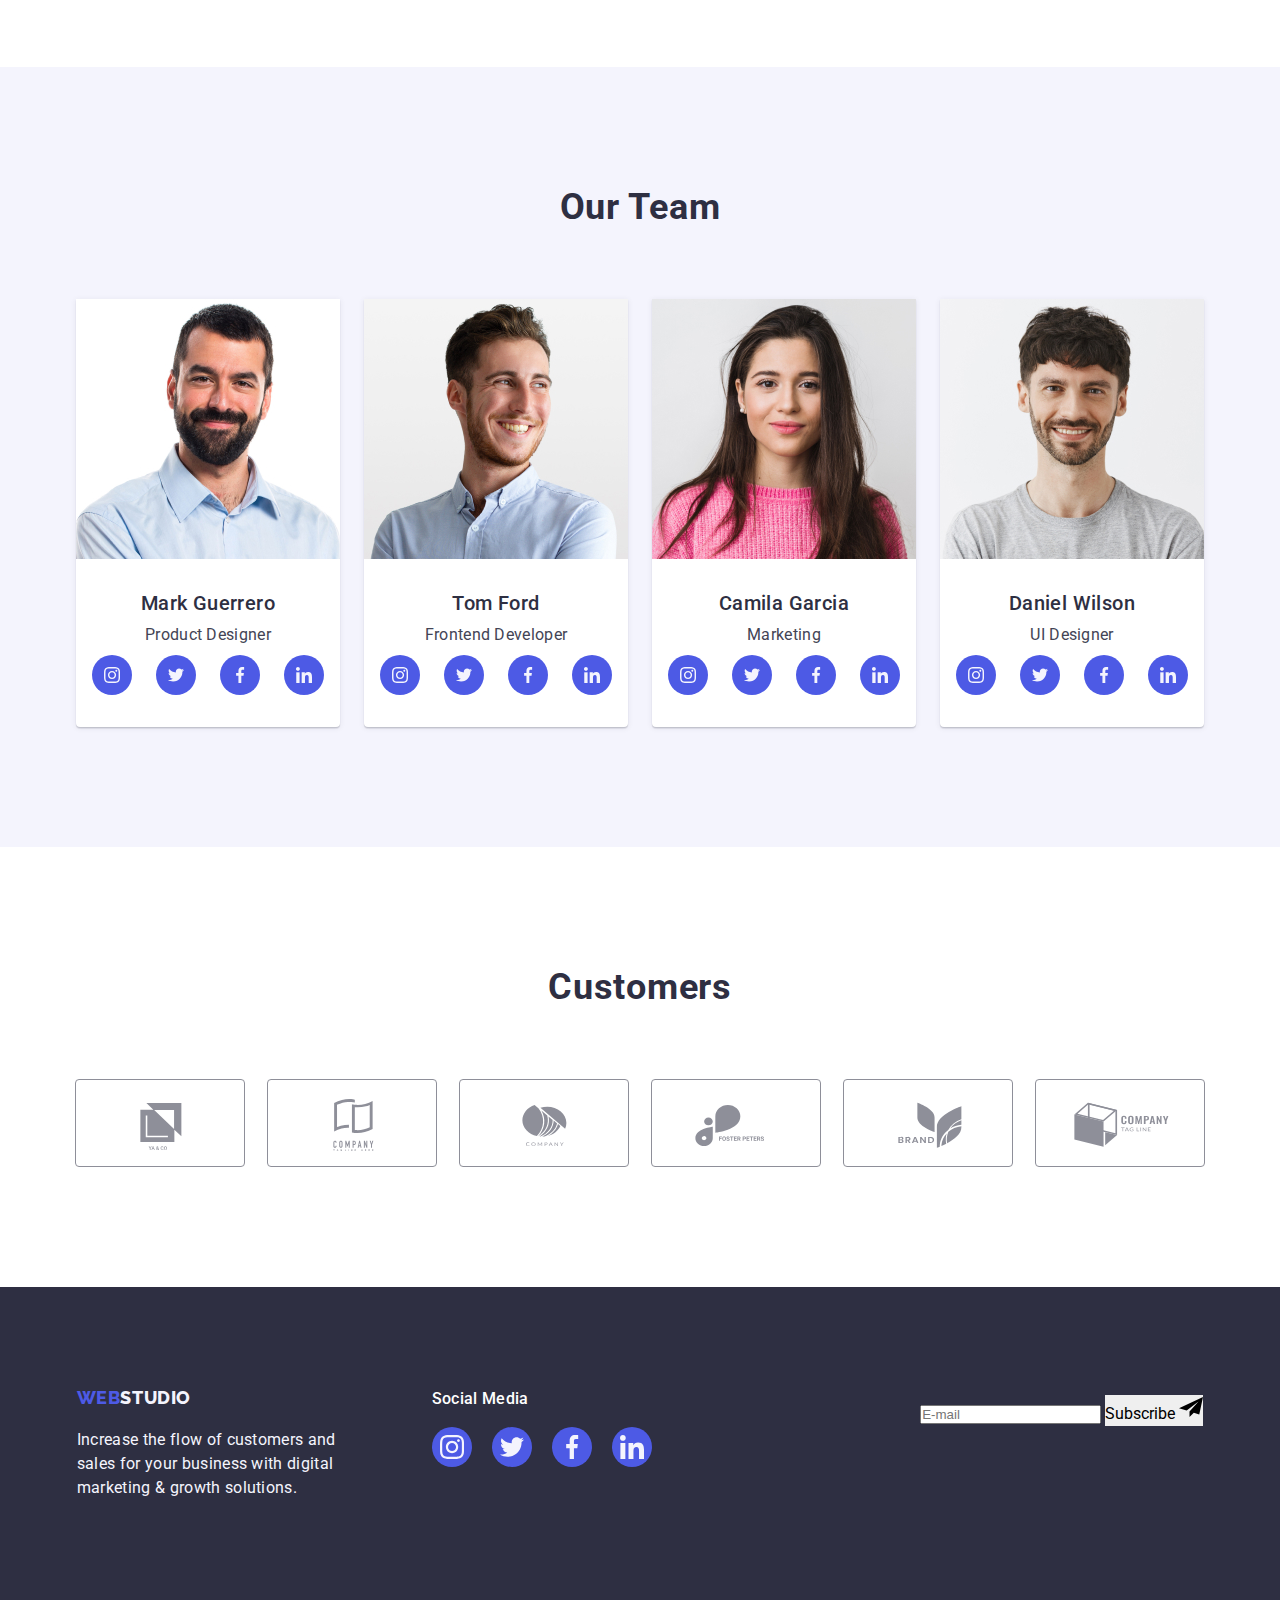
==== commit 1e8505dc: "creating newsletter area 10/17/2023 2:02AM" ====
--- a/index.html
+++ b/index.html
@@ -1033,19 +1033,29 @@
                         <span class="newsletter-title title">
                             Subscribe</span>
 
-                            <input>
+                            <input
+                                class="newsletter-subscriptions-input"
+                                type="email"
+                                name="subscription-email"
+                                placeholder="E-mail"/>
 
                     </label>
 
                     <button 
                             class="footer-subscription-button" 
                             type="submit">
-                        Subscribe
-
-                        <svg class="footer-subscription-icon" width="24" height="24">
-                          <use href="./images/icons.svg#subscription"></use>
+                                Subscribe
+
+                        <svg 
+
+                            class="footer-subscription-icon" 
+                            width="24" 
+                            height="24">
+                          <use href="./images/icons.svg#subscribe_icon"/>
+
                         </svg>
-                      </button>
+
+                    </button>
 
                </form>
 
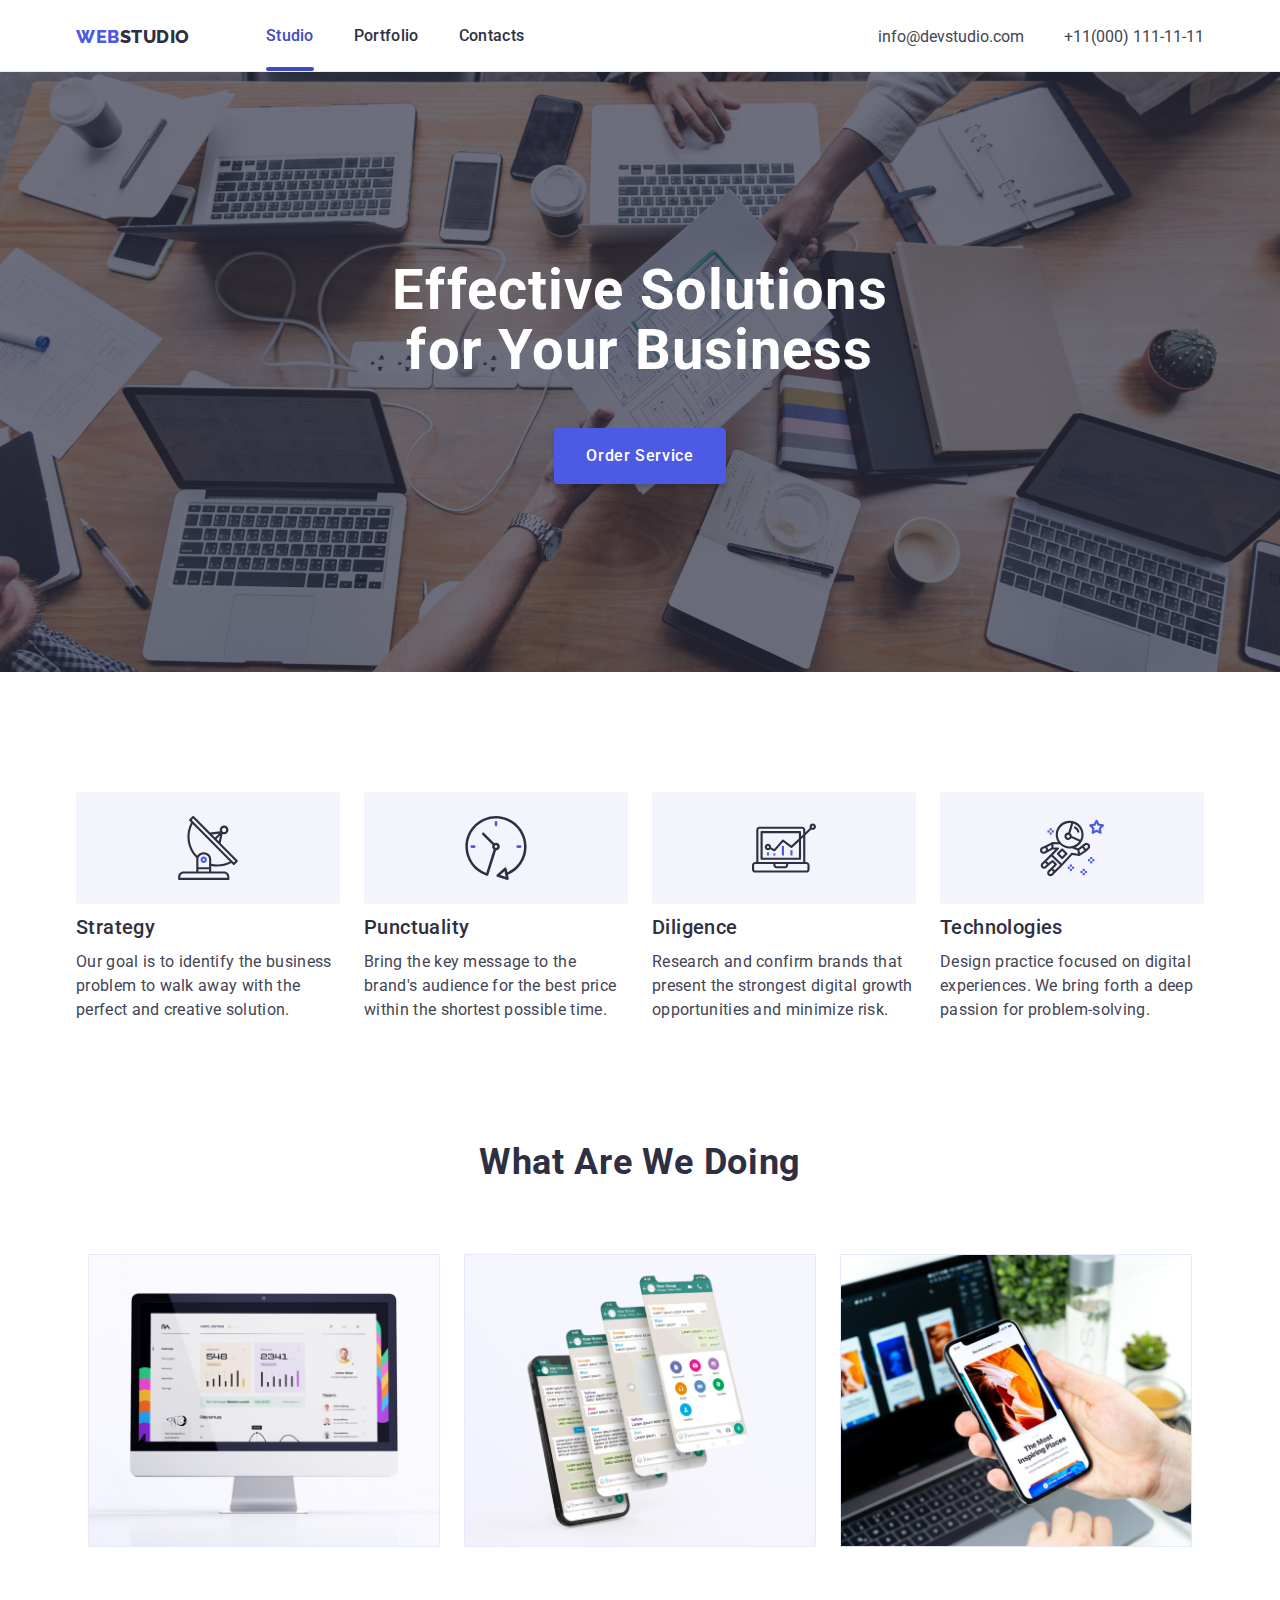
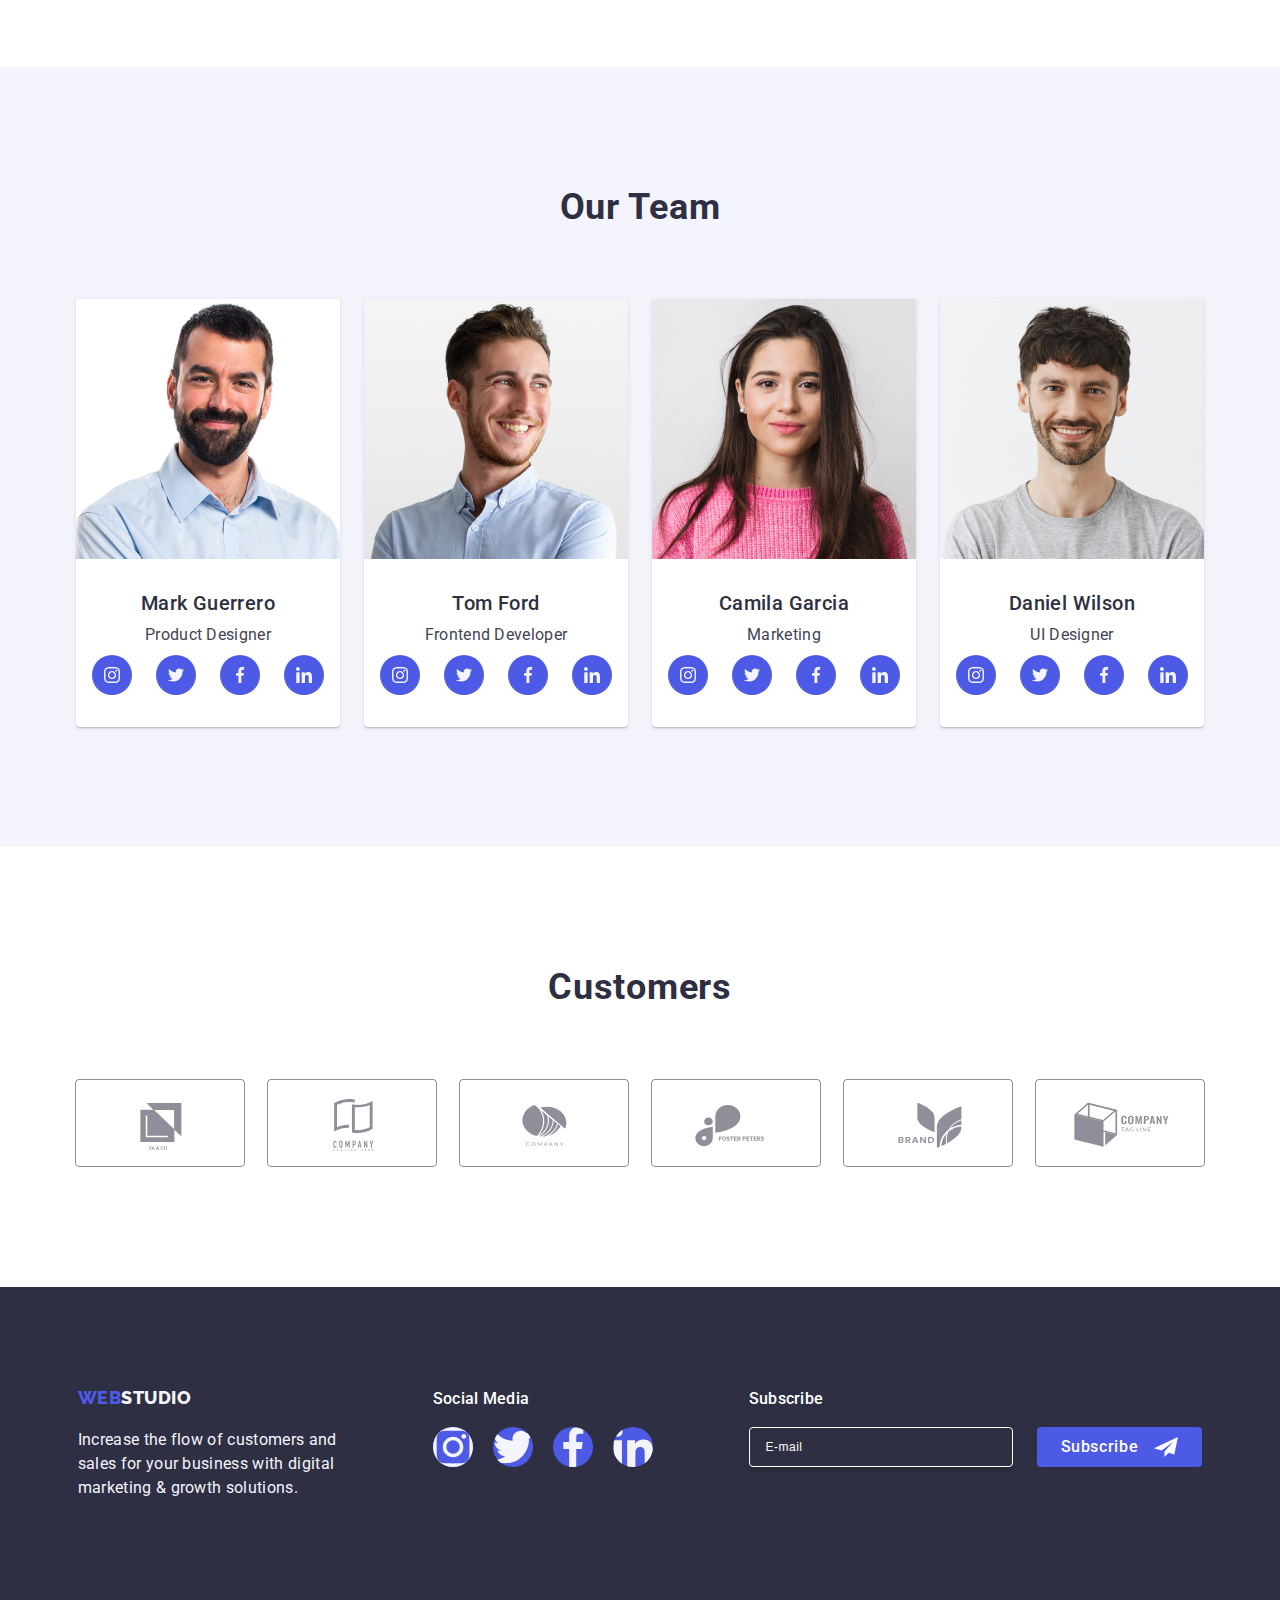
==== commit 5b2db3f3: "fixing the footer icons 10/17/2023 1:15PM" ====
--- a/index.html
+++ b/index.html
@@ -951,17 +951,17 @@
 
                 <ul class="footer-icons-list">
 
-                    <li class="burger-icons-list-item">
+                    <li class="footer-icons-list-item">
 
                         <a 
-                            class="burger-icons-list-item-link"
+                            class="footer-icons-list-item-link"
                             href="https://www.instagram.com/"
                             target="_blank"
                             rel="noopener noreferrer">
 
-                            <svg class="burger-sm-icons">
-
-                                <use class="burger-icons" href="./images/icons.svg#ig_burger" />
+                            <svg class="footer-sm-icons">
+
+                                <use class="footer-icons" href="./images/icons.svg#ig_burger" />
 
                             </svg>
 
@@ -969,17 +969,17 @@
 
                     </li>
 
-                    <li class="burger-icons-list-item">
+                    <li class="footer-icons-list-item">
 
                         <a 
-                            class="burger-icons-list-item-link"
+                            class="footer-icons-list-item-link"
                             href="https://www.twitter.com/"
                             target="_blank"
                             rel="noopener noreferrer">
 
-                            <svg class="burger-sm-icons">
-
-                                <use class="burger-icons" href="./images/icons.svg#twitter_burger" />
+                            <svg class="footer-sm-icons">
+
+                                <use class="footer-icons" href="./images/icons.svg#twitter_burger" />
 
                             </svg>
 
@@ -987,14 +987,17 @@
 
                     </li>
 
-                    <li class="burger-icons-list-item">
-
-                        <a href="https://www.facebook.com/"                   
-                            class="burger-icons-list-item-link">
-
-                            <svg class="burger-sm-icons">
-
-                                <use class="burger-icons" href="./images/icons.svg#facebook_burger" />
+                    <li class="footer-icons-list-item">
+
+                        <a 
+                            class="footer-icons-list-item-link" 
+                            href="https://www.facebook.com/"
+                            target="_blank"
+                            rel="noopener noreferrer">
+
+                            <svg class="footer-sm-icons">
+
+                                <use class="footer-icons" href="./images/icons.svg#facebook_burger" />
 
                             </svg>
 
@@ -1002,14 +1005,17 @@
 
                     </li>
 
-                    <li class="burger-icons-list-item">
-
-                        <a href="https://www.linkedin.com/"                   
-                            class="burger-icons-list-item-link">
-
-                            <svg class="burger-sm-icons">
-
-                                <use class="burger-icons" href="./images/icons.svg#linkedin_burger" />
+                    <li class="footer-icons-list-item">
+
+                        <a 
+                            class="footer-icons-list-item-link"
+                            href="https://www.linkedin.com/"
+                            target="_blank"
+                            rel="noopener noreferrer">
+
+                            <svg class="footer-sm-icons">
+
+                                <use class="footer-icons" href="./images/icons.svg#linkedin_burger" />
 
                             </svg>
 
@@ -1030,11 +1036,10 @@
 
                     <label class="newsletter-label">
 
-                        <span class="newsletter-title title">
-                            Subscribe</span>
+                        <p class="footer-title">Subscribe</p>
 
                             <input
-                                class="newsletter-subscriptions-input"
+                                class="newsletter-subscription-field"
                                 type="email"
                                 name="subscription-email"
                                 placeholder="E-mail"/>
@@ -1046,11 +1051,8 @@
                             type="submit">
                                 Subscribe
 
-                        <svg 
-
-                            class="footer-subscription-icon" 
-                            width="24" 
-                            height="24">
+                        <svg class="footer-subscription-icon">
+
                           <use href="./images/icons.svg#subscribe_icon"/>
 
                         </svg>
--- a/css/style.css
+++ b/css/style.css
@@ -462,6 +462,13 @@
 
 }
 
+.burger-icons-list-item:hover,
+.burger-icons-list-item:focus {
+
+        background-color: var(--ocean);
+
+}
+
 .title {
 
         text-align: center;
@@ -1315,29 +1322,142 @@
 
 }
 
-/* .footer-icons-list-item {
-
-        width: 40px;
+.footer-icons-list-item {
+
+
+
+}
+
+.footer-icons-list-item-link {
+
+
+}
+
+.footer-sm-icons {
+
+
+}
+
+.footer-icons {
+
+        width: 24px;
+        height: 24px;
+}
+
+.footer-subscription-icon {
+
+        width: 24px;
+        height: 24px;
+        fill: currentColor;
+
+}
+
+.newsletter-form {
+
+        display: flex;
+        flex-direction: column;
+        gap: 16px;
+      
+                @media screen and (min-width: 768px) {
+                display: flex;
+                flex-direction: row;
+                gap: 24px;
+                
+                }
+        
+                @media screen and (min-width: 1158px) {
+                display: flex;
+                flex-direction: row;
+                gap: 24px;
+
+                }
+
+}
+
+.newsletter-subscription-field {
+
+        color: var(--white);
+        background-color: transparent;
+        font-size: 12px;
+        font-weight: 400;
+        line-height: 24px;
+        letter-spacing: 0.48px;
         height: 40px;
-        fill: currentColor;
-
-} */
-
-.footer-icons-list-item-link {
-
-        display: flex;
+        padding: 8px 16px;
+        outline: none;
+        border-radius: 4px;
+        border: 1px solid var(--white);
+        box-shadow: 0px 4px 4px 0px rgba(0, 0, 0, 0.15);
+        margin-top: 16px;
+        transition: border 250ms cubic-bezier(0.4, 0, 0.2, 1);
+        width: 100%;
+      
+                @media screen and (min-width: 768px) {
+                width: 264px;
+
+                }
+        
+                @media screen and (min-width: 1158px) {
+                width: 264px;
+
+                }
+
+}
+
+.newsletter-subscription-field::placeholder {
+
+        /* color: currentColor; */
+        color: var(--white);
+        font-size: 12px;
+        font-weight: 400;
+        line-height: 24px;
+        letter-spacing: 0.48px;
+}
+
+.newsletter-subscription-field:hover,
+.newsletter-subscription-field:focus {
+
+        outline: none;
+        border: 1px solid var(--ocean);
+
+}
+
+.footer-subscription-button {
+
+        color: var(--white);
+        background: var(--iris);
+        display: flex;
+        justify-content: center;
         align-items: center;
-        justify-content: center;
-        width: 100%;
-        height: 100%;
-        border-radius: 50%;
+        align-self: center;
+        border: none;
+        border-radius: 4px;
+        padding: 8px 24px;
+        gap: 16px;
+        font-family: Roboto;
+        font-size: 16px;
+        font-style: normal;
+        font-weight: 500;
+        line-height: 24px;
+        letter-spacing: 0.64px;
+        cursor: pointer;
         transition: background-color 250ms cubic-bezier(0.4, 0, 0.2, 1);
 
-}
-
-.footer-icons-list-item-link:hover,
-.footer-icons-list-item-link:focus {
-
-        background-color: var(--green);
+                @media screen and (min-width: 768px) {
+                align-self: flex-end;
+
+                }
+
+                @media screen and (min-width: 1158px) {
+                align-self: flex-end;
+
+                }
+
+}
+
+.footer-subscription-button:hover,
+.footer-subscription-button:focus {
+
+        background-color: var(--ocean);
 
 }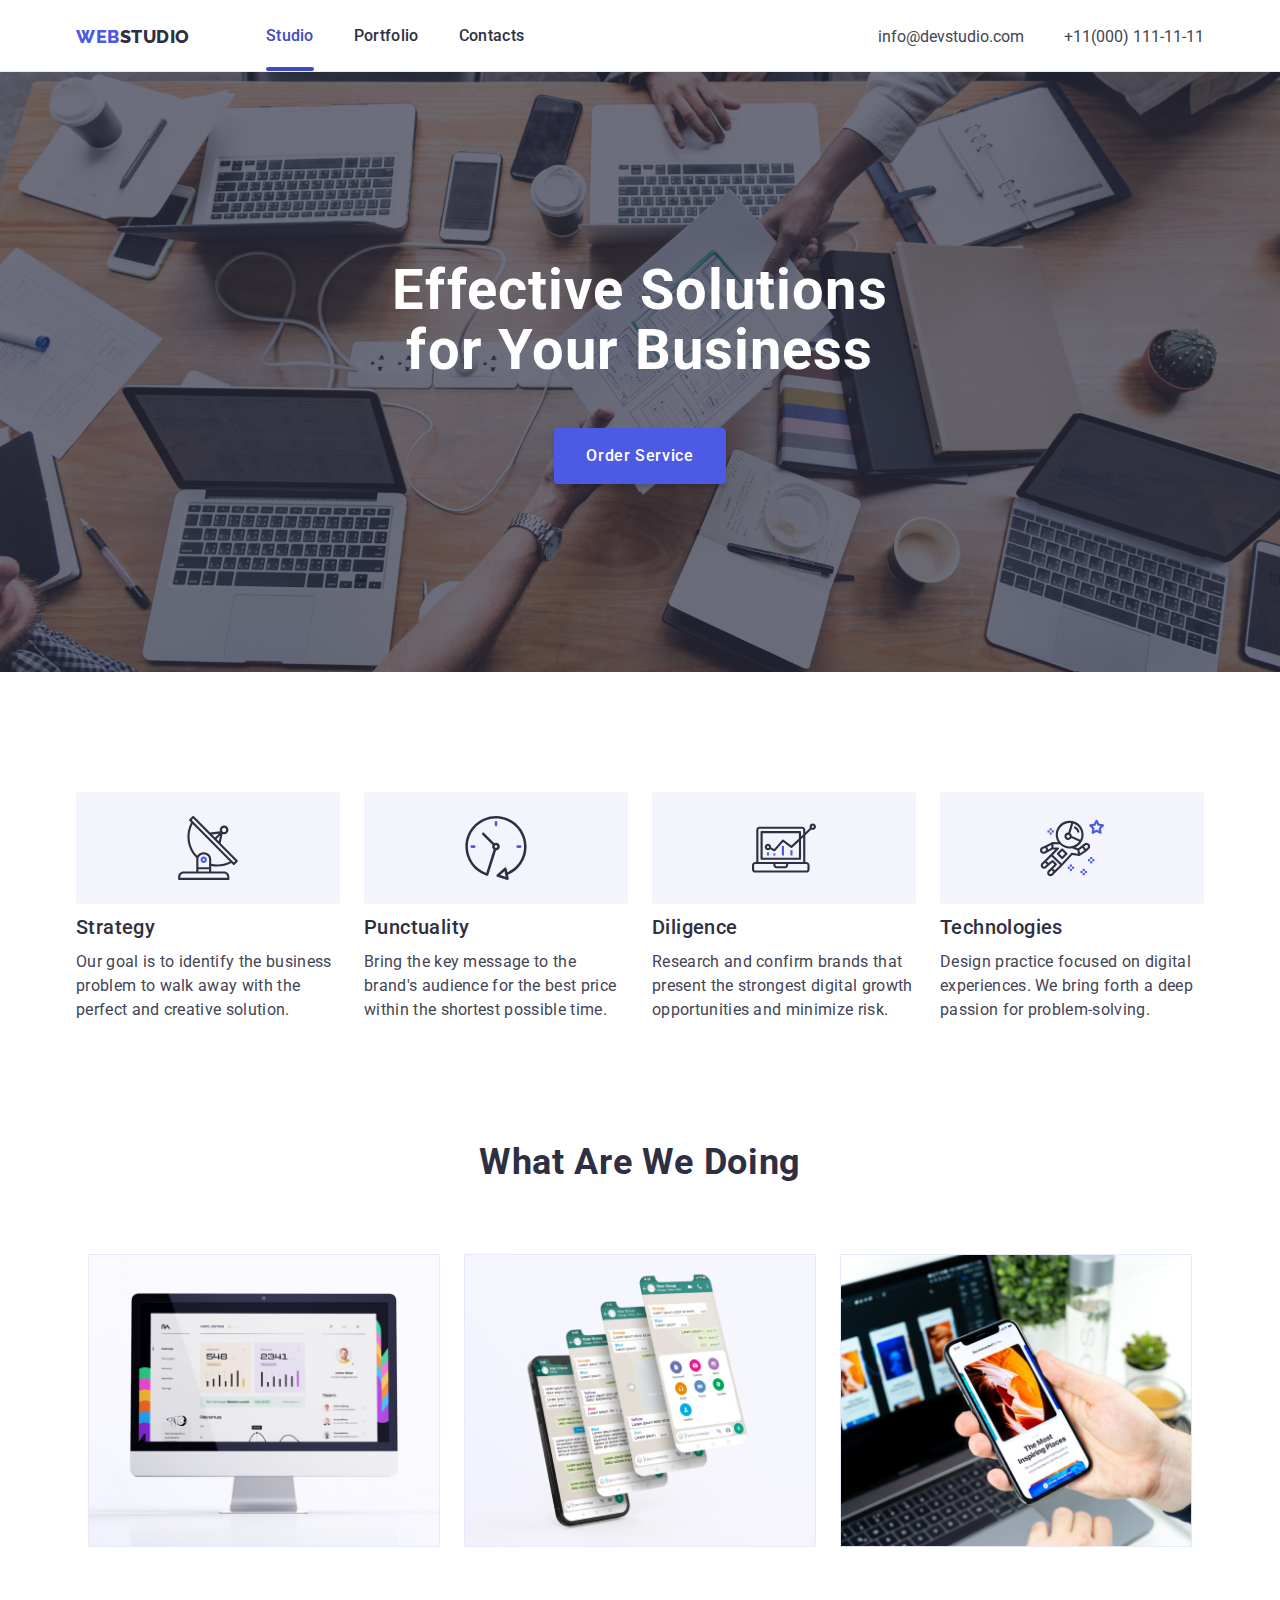
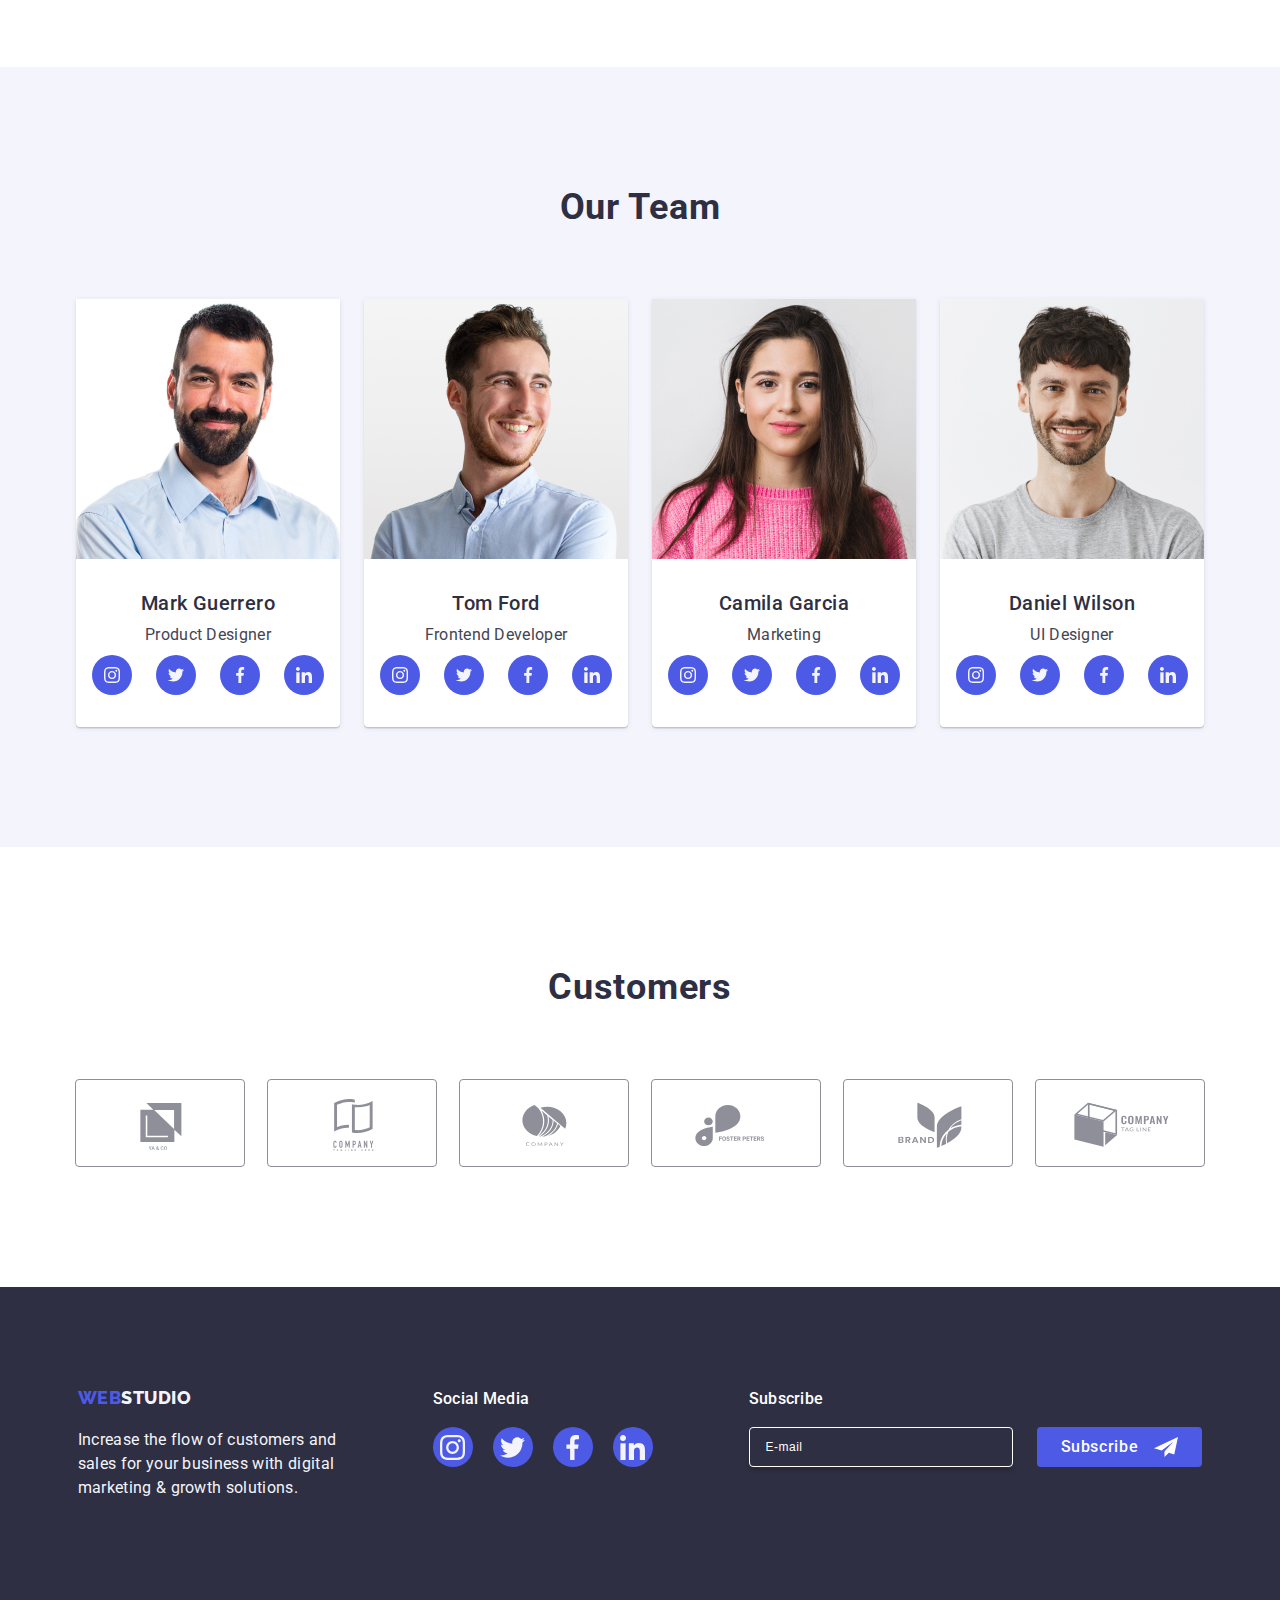
==== commit e95b4f70: "finished index.html 10/17/2023 at 2:39PM" ====
--- a/index.html
+++ b/index.html
@@ -953,17 +953,18 @@
 
                     <li class="footer-icons-list-item">
 
-                        <a 
+                        <a
+
                             class="footer-icons-list-item-link"
                             href="https://www.instagram.com/"
                             target="_blank"
                             rel="noopener noreferrer">
 
-                            <svg class="footer-sm-icons">
-
-                                <use class="footer-icons" href="./images/icons.svg#ig_burger" />
-
-                            </svg>
+                                <svg class="footer-icons-svg">
+
+                                    <use class="footer-icons-use" href="./images/icons.svg#ig_burger">
+
+                                </svg>
 
                         </a>
 
@@ -971,17 +972,18 @@
 
                     <li class="footer-icons-list-item">
 
-                        <a 
+                        <a
+
                             class="footer-icons-list-item-link"
-                            href="https://www.twitter.com/"
+                            href="https://www.instagram.com/"
                             target="_blank"
                             rel="noopener noreferrer">
 
-                            <svg class="footer-sm-icons">
-
-                                <use class="footer-icons" href="./images/icons.svg#twitter_burger" />
-
-                            </svg>
+                                <svg class="footer-icons-svg">
+
+                                    <use class="footer-icons-use" href="./images/icons.svg#twitter_burger">
+
+                                </svg>
 
                         </a>
 
@@ -989,17 +991,18 @@
 
                     <li class="footer-icons-list-item">
 
-                        <a 
-                            class="footer-icons-list-item-link" 
-                            href="https://www.facebook.com/"
+                        <a
+
+                            class="footer-icons-list-item-link"
+                            href="https://www.instagram.com/"
                             target="_blank"
                             rel="noopener noreferrer">
 
-                            <svg class="footer-sm-icons">
-
-                                <use class="footer-icons" href="./images/icons.svg#facebook_burger" />
-
-                            </svg>
+                                <svg class="footer-icons-svg">
+
+                                    <use class="footer-icons-use" href="./images/icons.svg#facebook_burger">
+
+                                </svg>
 
                         </a>
 
@@ -1007,17 +1010,18 @@
 
                     <li class="footer-icons-list-item">
 
-                        <a 
+                        <a
+
                             class="footer-icons-list-item-link"
-                            href="https://www.linkedin.com/"
+                            href="https://www.instagram.com/"
                             target="_blank"
                             rel="noopener noreferrer">
 
-                            <svg class="footer-sm-icons">
-
-                                <use class="footer-icons" href="./images/icons.svg#linkedin_burger" />
-
-                            </svg>
+                                <svg class="footer-icons-svg">
+
+                                    <use class="footer-icons-use" href="./images/icons.svg#linkedin_burger">
+
+                                </svg>
 
                         </a>
 
--- a/css/style.css
+++ b/css/style.css
@@ -852,8 +852,7 @@
 
 }
 
-.team-icons,
-.footer-sm-icons {
+.team-icons {
 
     display: flex;
     justify-content: center;
@@ -1309,39 +1308,49 @@
         justify-content: center;
         gap: 20px;
         margin-top: 16px;
-      
-                @media screen and (min-width: 768px) {
-                justify-content: flex-start;
-
-                }
-        
-                @media screen and (min-width: 1158px) {
+
+                @media screen and (min-width: 768px) {
                 justify-content: flex-start;
                 
                 }
 
+                @media screen and (min-width: 1158px) {
+                justify-content: flex-start;
+
+                }
+
 }
 
 .footer-icons-list-item {
 
-
-
-}
-
-.footer-icons-list-item-link {
-
-
-}
-
-.footer-sm-icons {
-
-
-}
-
-.footer-icons {
-
-        width: 24px;
-        height: 24px;
+        background-color: var(--iris);
+        display: flex;
+        justify-content: center;
+        align-items: center;
+        width: 40px;
+        height: 40px;
+        border-radius: 50%;
+        cursor: pointer;
+        transition: background-color 250ms cubic-bezier(0.4, 0, 0.2, 1);
+}
+
+.footer-icons-list-item:hover {
+
+        background-color: var(--green);
+
+}
+
+
+.footer-icons-svg {
+
+        display: flex;
+        justify-content: center;
+        align-items: center;
+        width: 25px;
+        height: 25px;
+        fill: currentColor;
+        transition: fill 250ms cubic-bezier(0.4, 0, 0.2, 1);
+
 }
 
 .footer-subscription-icon {
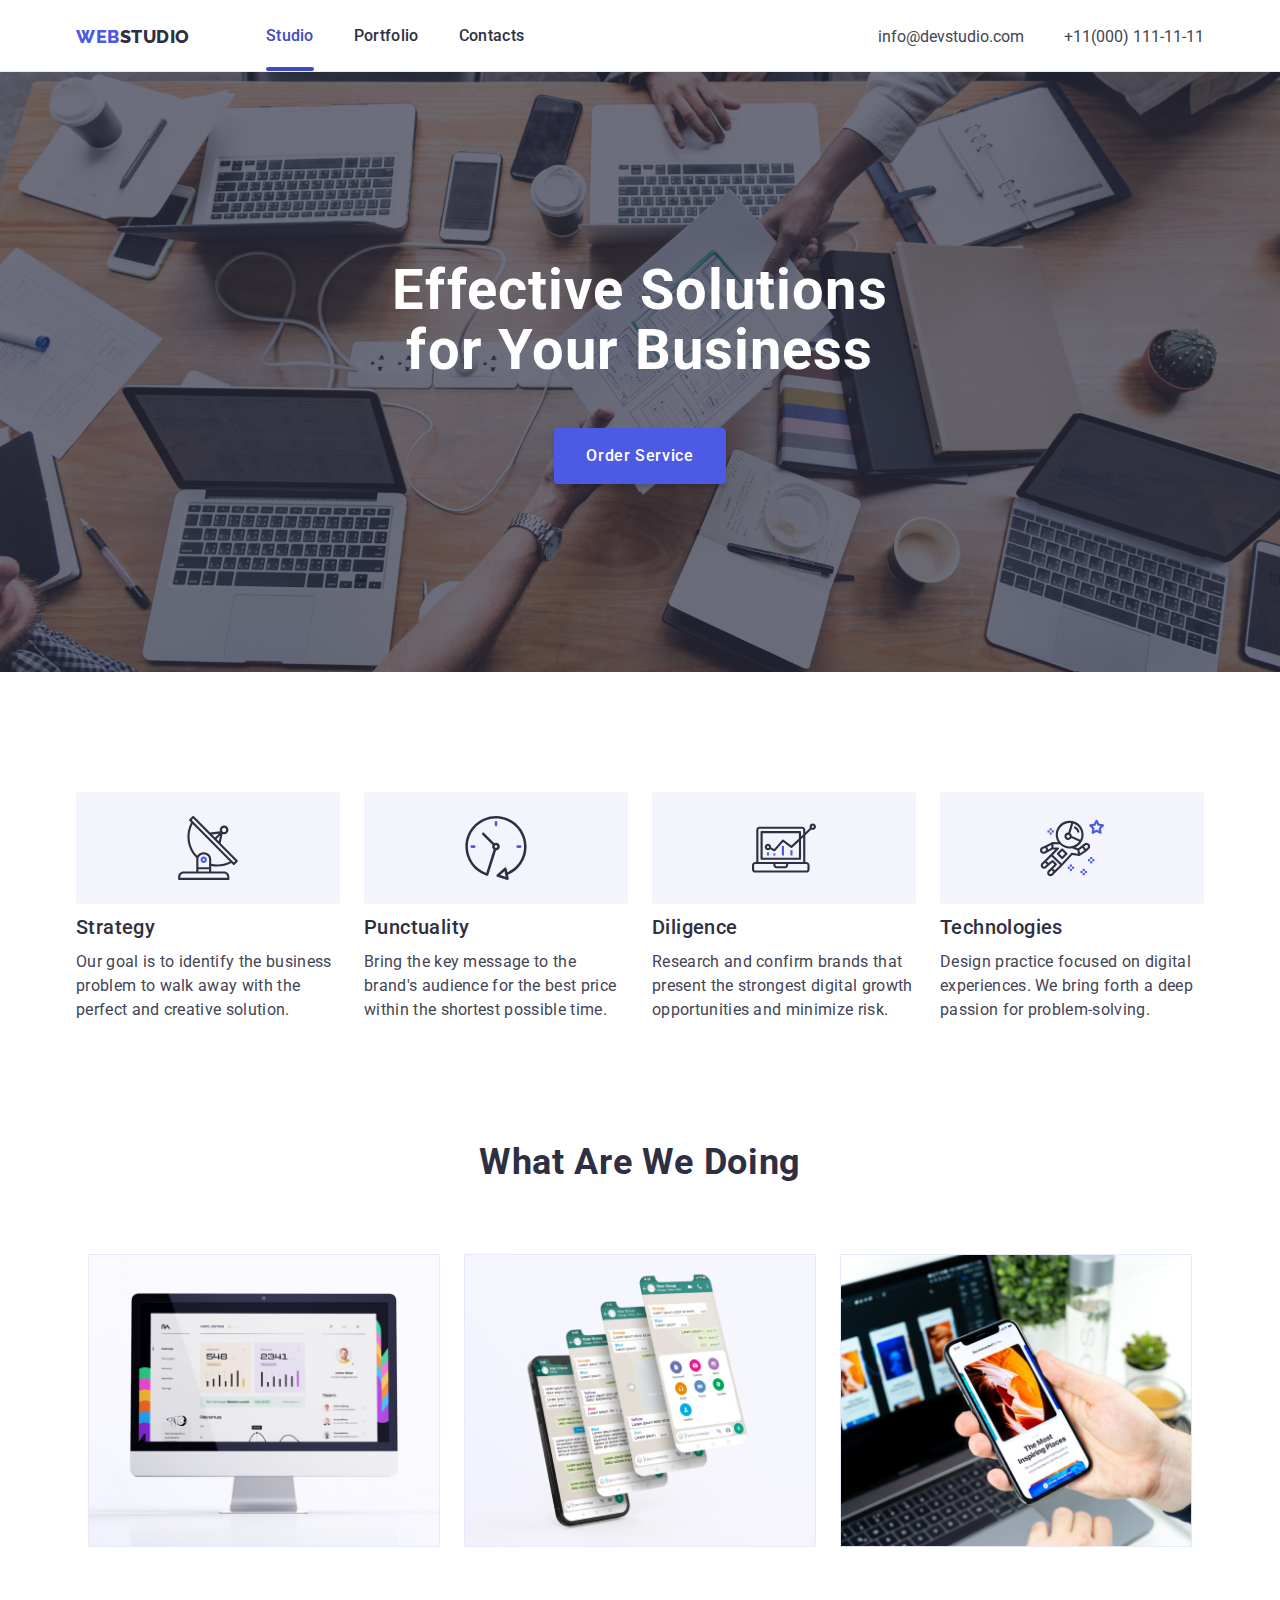
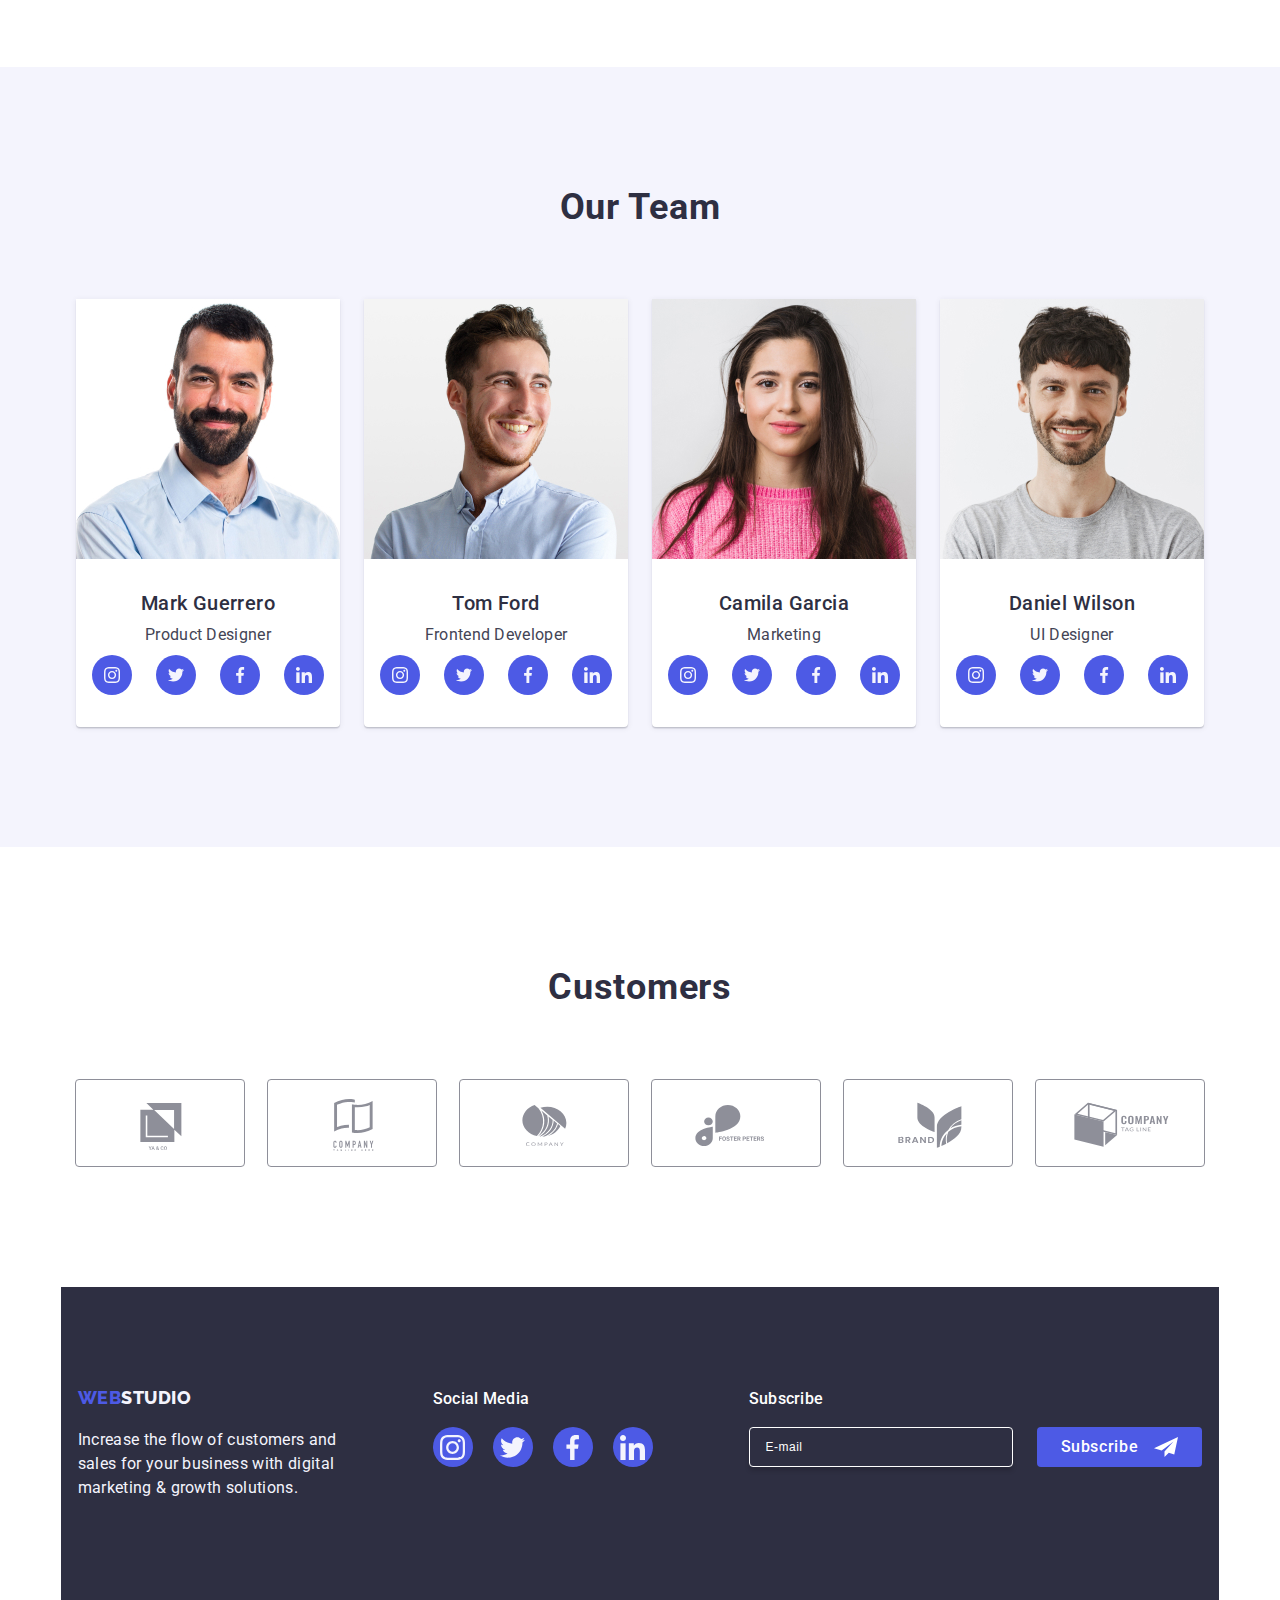
==== commit 1758c083: "Finished Portfolio Page viewable on mobile and tablet as well. 10/18/2023 3:14AM" ====
--- a/index.html
+++ b/index.html
@@ -851,7 +851,11 @@
 
                     <span class="section-label">Name</span>
 
-                    <input class="section-field" type="text" name="full-name" placeholder="Full Name" required />
+                    <input 
+                            class="section-field" 
+                            type="text" 
+                            name="full-name" 
+                            placeholder="Full Name" required />
 
                     <svg class="popup-form-icons">
 
@@ -865,7 +869,11 @@
 
                     <span class="section-label">Phone</span>
 
-                    <input class="section-field" type="tel" name="full-number" placeholder="###-###-####" required />
+                    <input 
+                            class="section-field" 
+                            type="tel" 
+                            name="full-number" placeholder="###-###-####" 
+                            required />
 
                     <svg class="popup-form-icons">
 
@@ -879,7 +887,12 @@
 
                     <span class="section-label">Email</span>
 
-                    <input class="section-field" type="email" name="full-email" placeholder="user@email.com" required />
+                    <input 
+                            class="section-field" 
+                            type="email" 
+                            name="full-email" 
+                            placeholder="user@email.com" 
+                            required />
 
                     <svg class="popup-form-icons">
 
@@ -893,7 +906,14 @@
 
                     <span class="section-label">Comments</span>
 
-                    <textarea class="textarea-field" name="full-comments" placeholder="Text input" rows="8" required>
+                    <textarea
+
+                            class="textarea-field"
+                            name="full-comments" 
+                            placeholder="Text input"
+                            rows="8" 
+                            required>
+
                     </textarea>
 
                 </label>
@@ -924,9 +944,9 @@
 
     </div>
 
-    <footer class="footer-section">
-
-        <div class="footer-section-area contaier">
+    <footer class="footer-section container">
+
+        <div class="footer-section-area container">
 
             <div class="footer-logo-area">
 
@@ -1046,7 +1066,8 @@
                                 class="newsletter-subscription-field"
                                 type="email"
                                 name="subscription-email"
-                                placeholder="E-mail"/>
+                                placeholder="E-mail"
+                                required/>
 
                     </label>
 
--- a/css/style.css
+++ b/css/style.css
@@ -1104,6 +1104,16 @@
         padding-left: 16px;
     
 }
+
+/* .textarea-field::placeholder {
+
+        color: var(--navy-blue-modal, rgba(46, 47, 66, 0.4));
+        font-size: 12px;
+        font-weight: 400;
+        line-height: 14px;
+        letter-spacing: 0.48px;
+
+} */
     
 .section-field:hover,
 .section-field:focus,
@@ -1140,13 +1150,15 @@
         background-color: var(--iris);
         border: 1px solid var(--iris);
         cursor: pointer;
-}
-    
-    .agreement-box:checked+.agreement-icon {
+
+}
+    
+.agreement-box:checked+.agreement-icon {
     
         background-color: var(--iris);
         border-color: var(--iris);
         fill: var(--cloud);
+
 }
     
 .hidden-box {
@@ -1469,4 +1481,171 @@
 
         background-color: var(--ocean);
 
+}
+
+.filters-section {
+
+        display: flex;
+        flex-direction: column;
+        align-items: center;
+
+}
+
+.filters-list {
+
+        display: flex;
+        flex-wrap: wrap;
+        align-items: center;
+        gap: 24px;
+        margin-bottom: 72px;
+      
+                @media screen and (min-width: 768px) {
+                flex-wrap: nowrap;
+                align-items: center;
+
+                }
+        
+                @media screen and (min-width: 1158px) {
+                flex-wrap: nowrap;
+                align-items: center;
+
+                }
+
+}
+
+.filters-button {
+
+        color: var(--iris);
+        background-color: var(--cloud);
+        border-radius: 4px;
+        font-family: inherit;
+        font-weight: 500;
+        font-size: 16px;
+        line-height: 24px;
+        border: 1px solid var(--cornflower);
+        padding: 12px 24px;
+        transition: background-color 250ms cubic-bezier(0.4, 0, 0.2, 1),
+          box-shadow 250ms cubic-bezier(0.4, 0, 0.2, 1),
+          border 250ms cubic-bezier(0.4, 0, 0.2, 1),
+          border-radius 250ms cubic-bezier(0.4, 0, 0.2, 1),
+          color 250ms cubic-bezier(0.4, 0, 0.2, 1);
+
+}
+
+.filters-button:hover,
+.filters-button:focus {
+
+        color: var(--cloud);
+        background-color: var(--ocean);
+        border: 1px solid var(--ocean);
+        border-radius: 4px;
+        box-shadow: 0px 2px 2px 0px rgba(0, 0, 0, 0.12), 0px 2px 1px 0px rgba(0, 0, 0, 0.08), 0px 3px 1px 0px rgba(0, 0, 0, 0.10);
+
+}
+
+.portfolio-projects {
+
+        padding: 32px 16px;
+}
+
+.projects-list {
+
+        display: flex;
+        justify-content: center;
+        flex-wrap: wrap;
+        gap: 24px;
+
+}
+
+.projects-list-item {
+
+        background: var(--white);
+        display: flex;
+        flex-direction: column;
+        align-items: center;
+        border: 1px solid var(--cloud);
+        background: var(--white);
+        cursor: pointer;
+
+      
+                @media screen and (min-width: 768px) {
+                width: calc((100% - 24px) / 2);
+
+                }
+        
+                @media screen and (min-width: 1158px) {
+                width: calc((100% - 48px) / 3);
+                
+                }
+
+}
+
+.projects-list-item-wrap {
+
+        position: relative;
+        overflow: hidden;
+
+}
+
+.projects-list-item-overlay {
+
+        position: absolute;
+        top: 0;
+        height: 100%;
+        width: 100%;
+        padding: 40px 32px;
+    
+        color: var(--cloud);
+        font-size: 16px;
+        font-style: normal;
+        font-weight: 400;
+        line-height: 24px;
+        letter-spacing: 0.32px;
+    
+        background-color: var(--iris);
+        opacity: 0.9;
+        transform: translateY(100%);
+        transition: transform 250ms cubic-bezier(0.4, 0, 0.2, 1);
+    
+}
+
+.projects-list-item:hover .projects-list-item-overlay {
+
+        transform: translateY(0);
+    
+}
+
+.projects-list-item:hover,
+.projects-list-item:focus {
+
+    border: 1px solid var(--cloud);
+    background: var(--white);
+    box-shadow: 0px 2px 1px 0px rgba(46, 47, 66, 0.08), 0px 1px 1px 0px rgba(46, 47, 66, 0.16), 0px 1px 6px 0px rgba(46, 47, 66, 0.08);
+    cursor: pointer;
+
+}
+
+.portfolio-projects {
+
+        width: 100%;
+}
+
+.portfolio-cards-title {
+
+        color: var(--navy-blue);
+        font-family: inherit;
+        font-size: 20px;
+        font-style: normal;
+        font-weight: 500;
+        line-height: 24px;
+        letter-spacing: 0.4px;
+        margin-bottom: 8px;
+
+}
+
+.portfolio-cards-description {
+
+        color: var(--slate);
+        
+
 }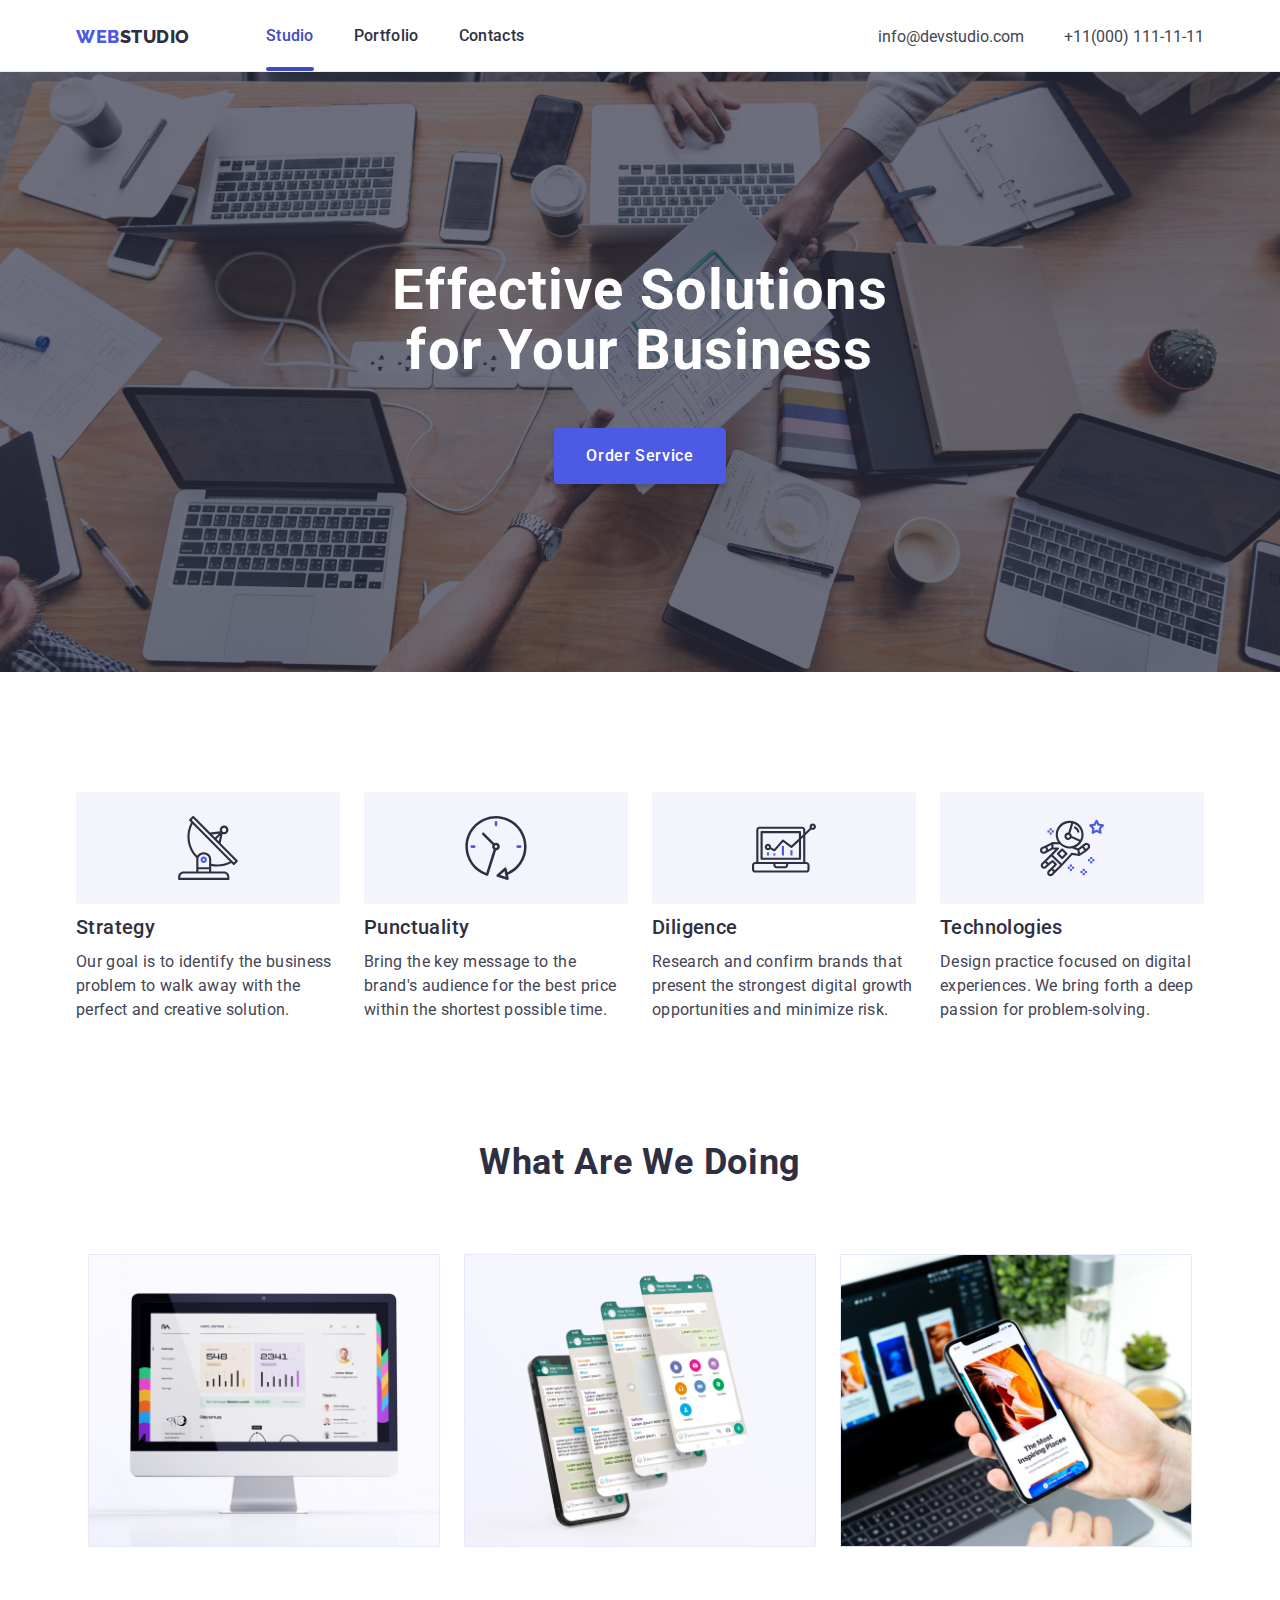
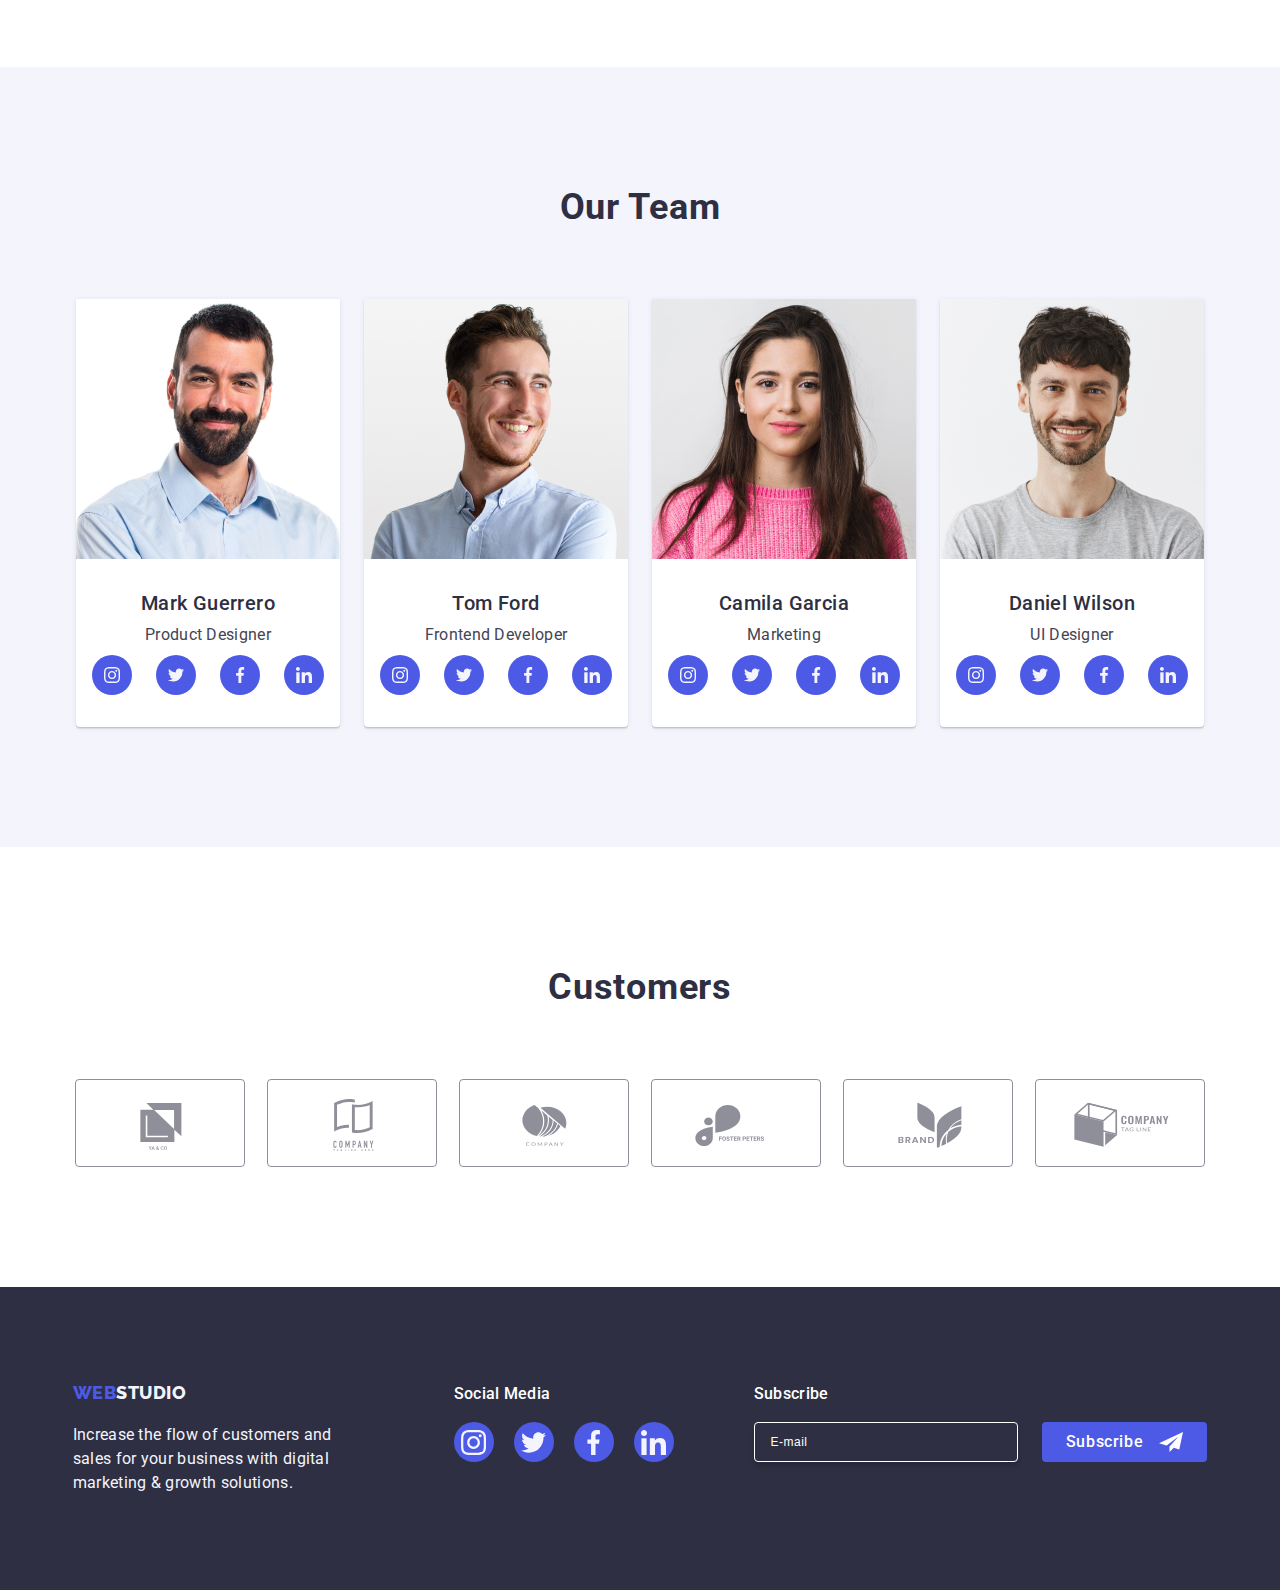
==== commit b5fc69e6: "made revisions from teacher Radh's final check on homework#7" ====
--- a/index.html
+++ b/index.html
@@ -872,7 +872,8 @@
                     <input 
                             class="section-field" 
                             type="tel" 
-                            name="full-number" placeholder="###-###-####" 
+                            name="full-number"
+                            placeholder="###-###-####" 
                             required />
 
                     <svg class="popup-form-icons">
@@ -920,7 +921,11 @@
 
                 <label class="popup-agreement-section">
 
-                    <input class="agreement-box hidden-box" type="checkbox" name="full-terms" checked required />
+                    <input 
+                            class="agreement-box hidden-box" 
+                            type="checkbox" 
+                            name="full-terms"  
+                            required />
 
                     <svg class="agreement-icon">
 
@@ -944,147 +949,126 @@
 
     </div>
 
-    <footer class="footer-section container">
-
-        <div class="footer-section-area container">
-
-            <div class="footer-logo-area">
-
-                <a class="footer-logo" href="index.html">
-
-                    <span class="page-logo">WEB</span>STUDIO
-
-                </a>
-
-                <p class="footer-logo-description">
-
-                    Increase the flow of customers and<br>sales for your business with digital<br>marketing & growth
-                    solutions.
-
-                </p>
+    <footer class="footer-section">
+
+        <div class="footer-section-area">
+
+            <div class="logo-social-combined">
+
+                <div class="footer-logo-area">
+                
+                    <a class="footer-logo" href="index.html">
+                
+                        <span class="page-logo">WEB</span>STUDIO
+                
+                    </a>
+                
+                    <p class="footer-logo-description">
+                
+                        Increase the flow of customers and sales for your business with digital marketing & growth
+                        solutions.
+                
+                    </p>
+                
+                </div>
+                
+                <div class="footer-social-area">
+                
+                    <p class="footer-title">Social Media</p>
+                
+                    <ul class="footer-icons-list">
+                
+                        <li class="footer-icons-list-item">
+                
+                            <a class="footer-icons-list-item-link" href="https://www.instagram.com/" target="_blank"
+                                rel="noopener noreferrer">
+                
+                                <svg class="footer-icons-svg">
+                
+                                    <use class="footer-icons-use" href="./images/icons.svg#ig_burger">
+                
+                                </svg>
+                
+                            </a>
+                
+                        </li>
+                
+                        <li class="footer-icons-list-item">
+                
+                            <a class="footer-icons-list-item-link" href="https://twitter.com/" target="_blank"
+                                rel="noopener noreferrer">
+                
+                                <svg class="footer-icons-svg">
+                
+                                    <use class="footer-icons-use" href="./images/icons.svg#twitter_burger">
+                
+                                </svg>
+                
+                            </a>
+                
+                        </li>
+                
+                        <li class="footer-icons-list-item">
+                
+                            <a class="footer-icons-list-item-link" href="https://www.facebook.com/" target="_blank"
+                                rel="noopener noreferrer">
+                
+                                <svg class="footer-icons-svg">
+                
+                                    <use class="footer-icons-use" href="./images/icons.svg#facebook_burger">
+                
+                                </svg>
+                
+                            </a>
+                
+                        </li>
+                
+                        <li class="footer-icons-list-item">
+                
+                            <a class="footer-icons-list-item-link" href="https://www.linkedin.com/" target="_blank"
+                                rel="noopener noreferrer">
+                
+                                <svg class="footer-icons-svg">
+                
+                                    <use class="footer-icons-use" href="./images/icons.svg#linkedin_burger">
+                
+                                </svg>
+                
+                            </a>
+                
+                        </li>
+                
+                    </ul>
+                
+                </div>
 
             </div>
 
-            <div class="footer-social-area">
-
-                <p class="footer-title">Social Media</p>
-
-                <ul class="footer-icons-list">
-
-                    <li class="footer-icons-list-item">
-
-                        <a
-
-                            class="footer-icons-list-item-link"
-                            href="https://www.instagram.com/"
-                            target="_blank"
-                            rel="noopener noreferrer">
-
-                                <svg class="footer-icons-svg">
-
-                                    <use class="footer-icons-use" href="./images/icons.svg#ig_burger">
-
-                                </svg>
-
-                        </a>
-
-                    </li>
-
-                    <li class="footer-icons-list-item">
-
-                        <a
-
-                            class="footer-icons-list-item-link"
-                            href="https://www.instagram.com/"
-                            target="_blank"
-                            rel="noopener noreferrer">
-
-                                <svg class="footer-icons-svg">
-
-                                    <use class="footer-icons-use" href="./images/icons.svg#twitter_burger">
-
-                                </svg>
-
-                        </a>
-
-                    </li>
-
-                    <li class="footer-icons-list-item">
-
-                        <a
-
-                            class="footer-icons-list-item-link"
-                            href="https://www.instagram.com/"
-                            target="_blank"
-                            rel="noopener noreferrer">
-
-                                <svg class="footer-icons-svg">
-
-                                    <use class="footer-icons-use" href="./images/icons.svg#facebook_burger">
-
-                                </svg>
-
-                        </a>
-
-                    </li>
-
-                    <li class="footer-icons-list-item">
-
-                        <a
-
-                            class="footer-icons-list-item-link"
-                            href="https://www.instagram.com/"
-                            target="_blank"
-                            rel="noopener noreferrer">
-
-                                <svg class="footer-icons-svg">
-
-                                    <use class="footer-icons-use" href="./images/icons.svg#linkedin_burger">
-
-                                </svg>
-
-                        </a>
-
-                    </li>
-
-                </ul>
-
-            </div>
-
             <div class="newsletter-area">
 
-               <form 
-                    class="newsletter-form"
-                    name="subscribe-form"
-                    autocomplete="on">
-
+                <form class="newsletter-form" name="subscribe-form" autocomplete="on">
+                
                     <label class="newsletter-label">
-
+                
                         <p class="footer-title">Subscribe</p>
-
-                            <input
-                                class="newsletter-subscription-field"
-                                type="email"
-                                name="subscription-email"
-                                placeholder="E-mail"
-                                required/>
-
+                
+                        <input class="newsletter-subscription-field" type="email" name="subscription-email" placeholder="E-mail"
+                            required />
+                
                     </label>
-
-                    <button 
-                            class="footer-subscription-button" 
-                            type="submit">
-                                Subscribe
-
+                
+                    <button class="footer-subscription-button" type="submit">
+                        Subscribe
+                
                         <svg class="footer-subscription-icon">
-
-                          <use href="./images/icons.svg#subscribe_icon"/>
-
+                
+                            <use href="./images/icons.svg#subscribe_icon" />
+                
                         </svg>
-
+                
                     </button>
-
-               </form>
+                
+                </form>
 
             </div>
 
--- a/css/style.css
+++ b/css/style.css
@@ -1,4 +1,4 @@
-* {
+ * {
 
         margin: 0;
         padding: 0;
@@ -102,7 +102,7 @@
 
 .section {
 
-        padding: 96px 0;
+        padding: 48px 0;
       
                 @media screen and (min-width: 768px) {
                 padding: 96px 0;
@@ -225,6 +225,8 @@
         
 }
 
+.burger-nav-list-item,
+.burger-nav-list-item-link.active,
 .nav-list-item,
 .nav-list-item-link.active {
 
@@ -761,6 +763,7 @@
         display: flex;
         flex-direction: column;
         gap: 72px;
+        margin: 0 auto;
       
                 @media screen and (min-width: 768px) {
                 display: flex;
@@ -770,6 +773,7 @@
                 justify-content: center;
                 column-gap: 24px;
                 row-gap: 64px;
+                max-width: 552px;
                 
                 }
         
@@ -781,6 +785,7 @@
                 justify-content: center;
                 column-gap: 24px;
                 row-gap: 0;
+                max-width: unset;
 
                 }
 
@@ -983,7 +988,6 @@
         top: 50%;
         left: 50%;
         width: 100vw;
-        height: 100vh;
         box-shadow: 0px 2px 1px 0px rgba(0, 0, 0, 0.2),
           0px 1px 3px 0px rgba(0, 0, 0, 0.12), 0px 1px 1px 0px rgba(0, 0, 0, 0.14);
         border-radius: 4px;
@@ -1104,16 +1108,6 @@
         padding-left: 16px;
     
 }
-
-/* .textarea-field::placeholder {
-
-        color: var(--navy-blue-modal, rgba(46, 47, 66, 0.4));
-        font-size: 12px;
-        font-weight: 400;
-        line-height: 14px;
-        letter-spacing: 0.48px;
-
-} */
     
 .section-field:hover,
 .section-field:focus,
@@ -1214,8 +1208,8 @@
 
 .footer-section {
 
-        background-color: var(--navyblue, #2e2f42);
-        padding: 100px 0;
+        background-color: var(--navy-blue);
+        padding: 95px 0;
 
 }
 
@@ -1226,25 +1220,58 @@
         flex-wrap: wrap;
         justify-content: center;
         row-gap: 72px;
-        column-gap: 0;
-      
-                @media screen and (min-width: 768px) {
+        padding: 0 16px;
+      
+                @media screen and (min-width: 768px) {
+
                 display: flex;
                 flex-direction: row;
                 flex-wrap: wrap;
                 column-gap: 24px;
-                row-gap: 72px;
-
-                }
-        
-                @media screen and (min-width: 1158px) {
+
+                }
+        
+                @media screen and (min-width: 1158px) {
+
                 display: flex;
                 flex-direction: row;
                 flex-wrap: nowrap;
-                column-gap: 96px;
-                row-gap: 0;
+                column-gap: 80px;
                 
                 }
+
+}
+
+.logo-social-combined {
+
+        display: flex;
+        flex-direction: column;
+        gap: 72px;
+
+        
+                @media screen and (min-width: 768px) {
+                
+                display: flex;
+                flex-direction: row;
+                flex-wrap: wrap;
+                column-gap: 24px;
+
+                }
+        
+                @media screen and (min-width: 1158px) {
+
+                display: flex;
+                flex-direction: row;
+                flex-wrap: nowrap;
+                column-gap: 113px;
+                
+                }
+
+}
+
+.footer-logo-area {
+
+        align-self: center;
 
 }
 
@@ -1262,11 +1289,13 @@
         margin-bottom: 20px;
       
                 @media screen and (min-width: 768px) {
+
                 text-align: left;
 
                 }
         
                 @media screen and (min-width: 1158px) {
+
                 text-align: left;
                 
                 }
@@ -1276,21 +1305,22 @@
 .footer-logo-description {
 
         color: var(--cloud);
-        text-align: center;
         font-size: 16px;
         line-height: 24px;
         letter-spacing: 0.02em;
-      
-                @media screen and (min-width: 768px) {
-                text-align: left;
-
-                }
-        
-                @media screen and (min-width: 1158px) {
-                text-align: left;
-                
-                }
-        
+        width: 268px;
+
+        @media screen and (min-width: 768px) {
+        
+                        text-align: left;
+        
+                }
+        
+                @media screen and (min-width: 1158px) {
+        
+                        text-align: left;
+        
+                }
 }
 
 .footer-title {
@@ -1322,11 +1352,13 @@
         margin-top: 16px;
 
                 @media screen and (min-width: 768px) {
+
                 justify-content: flex-start;
                 
                 }
 
                 @media screen and (min-width: 1158px) {
+
                 justify-content: flex-start;
 
                 }
@@ -1378,18 +1410,24 @@
         display: flex;
         flex-direction: column;
         gap: 16px;
-      
-                @media screen and (min-width: 768px) {
+
+
+                @media screen and (min-width: 768px) {
+
                 display: flex;
                 flex-direction: row;
-                gap: 24px;
-                
-                }
-        
-                @media screen and (min-width: 1158px) {
+                flex-wrap: wrap;
+                column-gap: 24px;
+                min-width: 512px;
+
+                }
+
+                @media screen and (min-width: 1158px) {
+
                 display: flex;
                 flex-direction: row;
-                gap: 24px;
+                flex-wrap: nowrap;
+                min-width: unset;
 
                 }
 
@@ -1497,7 +1535,7 @@
         flex-wrap: wrap;
         align-items: center;
         gap: 24px;
-        margin-bottom: 72px;
+        margin-bottom: 48px;
       
                 @media screen and (min-width: 768px) {
                 flex-wrap: nowrap;
@@ -1523,13 +1561,51 @@
         font-size: 16px;
         line-height: 24px;
         border: 1px solid var(--cornflower);
-        padding: 12px 24px;
+        padding: 8px 16px;
         transition: background-color 250ms cubic-bezier(0.4, 0, 0.2, 1),
           box-shadow 250ms cubic-bezier(0.4, 0, 0.2, 1),
           border 250ms cubic-bezier(0.4, 0, 0.2, 1),
           border-radius 250ms cubic-bezier(0.4, 0, 0.2, 1),
           color 250ms cubic-bezier(0.4, 0, 0.2, 1);
 
+                @media screen and (min-width: 768px) {
+
+                        color: var(--iris);
+                        background-color: var(--cloud);
+                        border-radius: 4px;
+                        font-family: inherit;
+                        font-weight: 500;
+                        font-size: 16px;
+                        line-height: 24px;
+                        border: 1px solid var(--cornflower);
+                        padding: 12px 24px;
+                        transition: background-color 250ms cubic-bezier(0.4, 0, 0.2, 1),
+                                box-shadow 250ms cubic-bezier(0.4, 0, 0.2, 1),
+                                border 250ms cubic-bezier(0.4, 0, 0.2, 1),
+                                border-radius 250ms cubic-bezier(0.4, 0, 0.2, 1),
+                                color 250ms cubic-bezier(0.4, 0, 0.2, 1);
+        
+                }
+        
+                @media screen and (min-width: 1158px) {
+
+                        color: var(--iris);
+                        background-color: var(--cloud);
+                        border-radius: 4px;
+                        font-family: inherit;
+                        font-weight: 500;
+                        font-size: 16px;
+                        line-height: 24px;
+                        border: 1px solid var(--cornflower);
+                        padding: 12px 24px;
+                        transition: background-color 250ms cubic-bezier(0.4, 0, 0.2, 1),
+                                box-shadow 250ms cubic-bezier(0.4, 0, 0.2, 1),
+                                border 250ms cubic-bezier(0.4, 0, 0.2, 1),
+                                border-radius 250ms cubic-bezier(0.4, 0, 0.2, 1),
+                                color 250ms cubic-bezier(0.4, 0, 0.2, 1);
+        
+                }
+
 }
 
 .filters-button:hover,
@@ -1551,7 +1627,7 @@
 .projects-list {
 
         display: flex;
-        justify-content: center;
+        justify-content: space-between;
         flex-wrap: wrap;
         gap: 24px;
 
